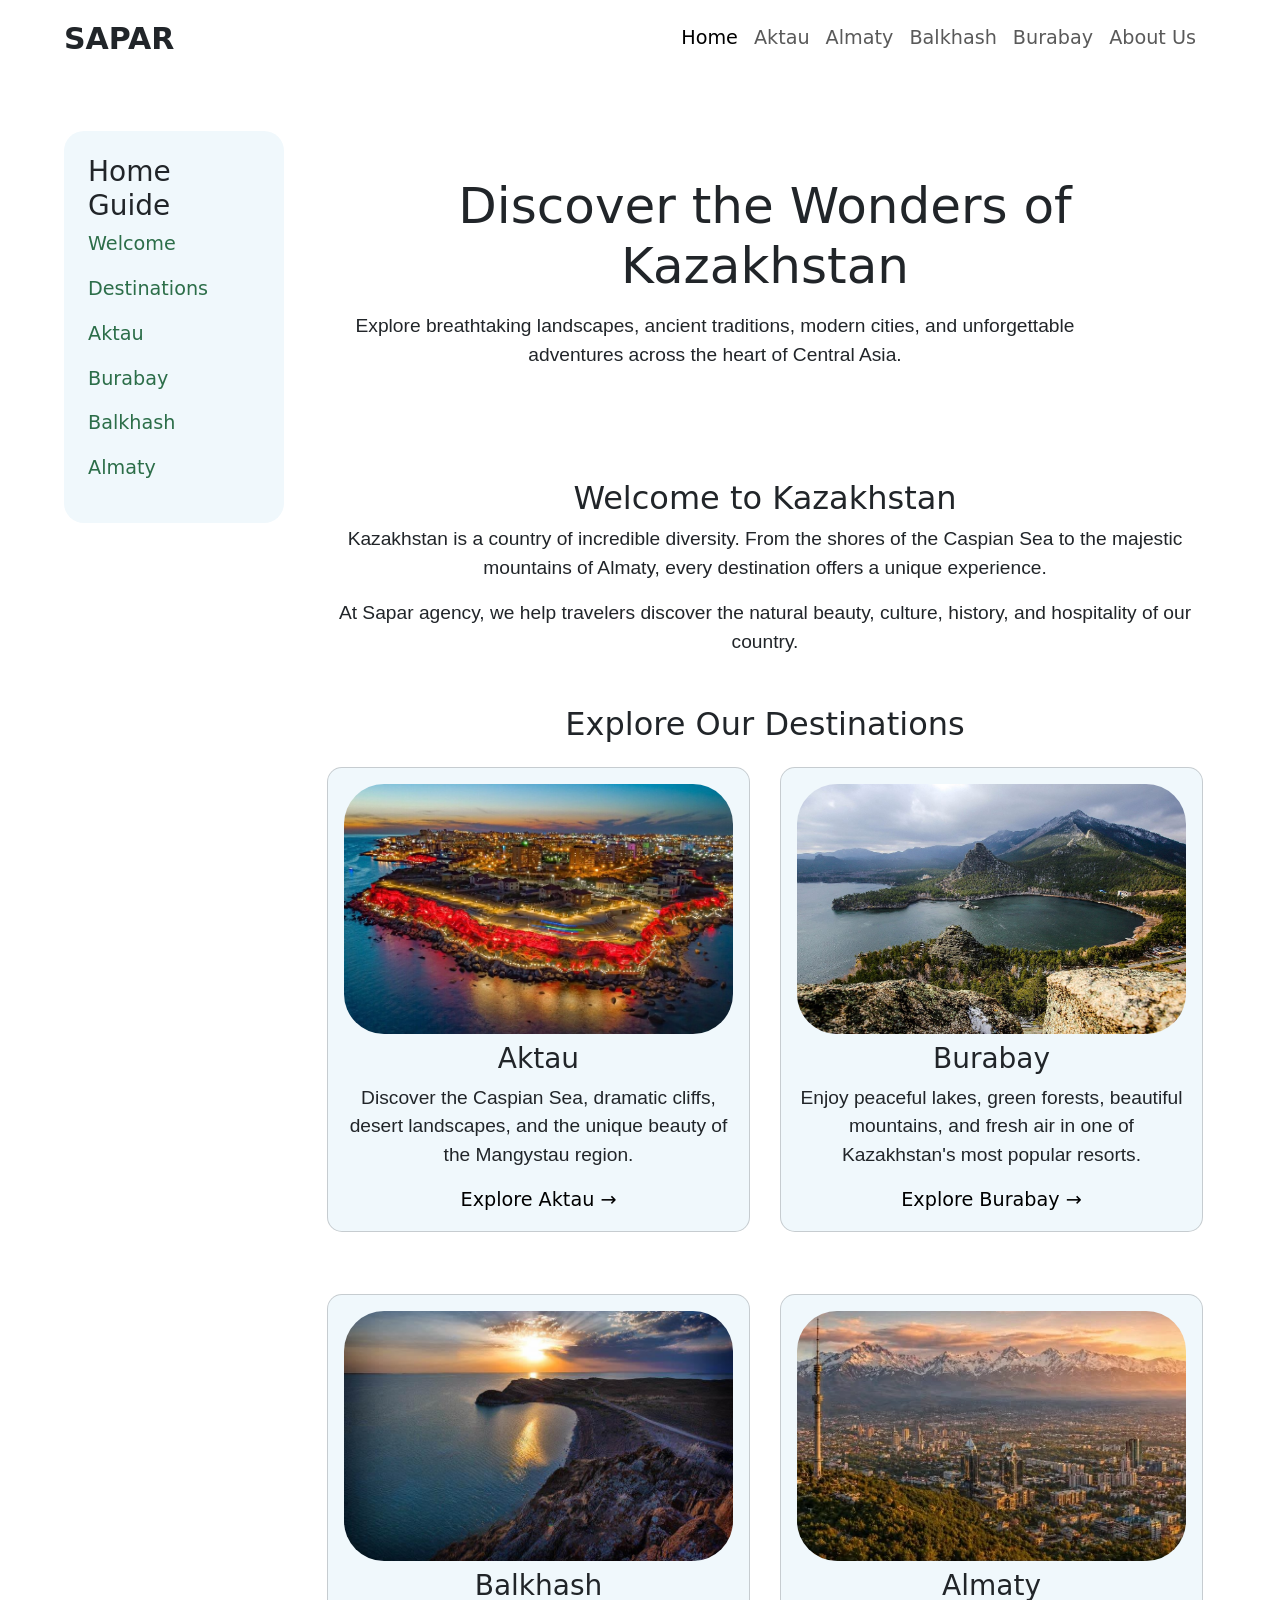
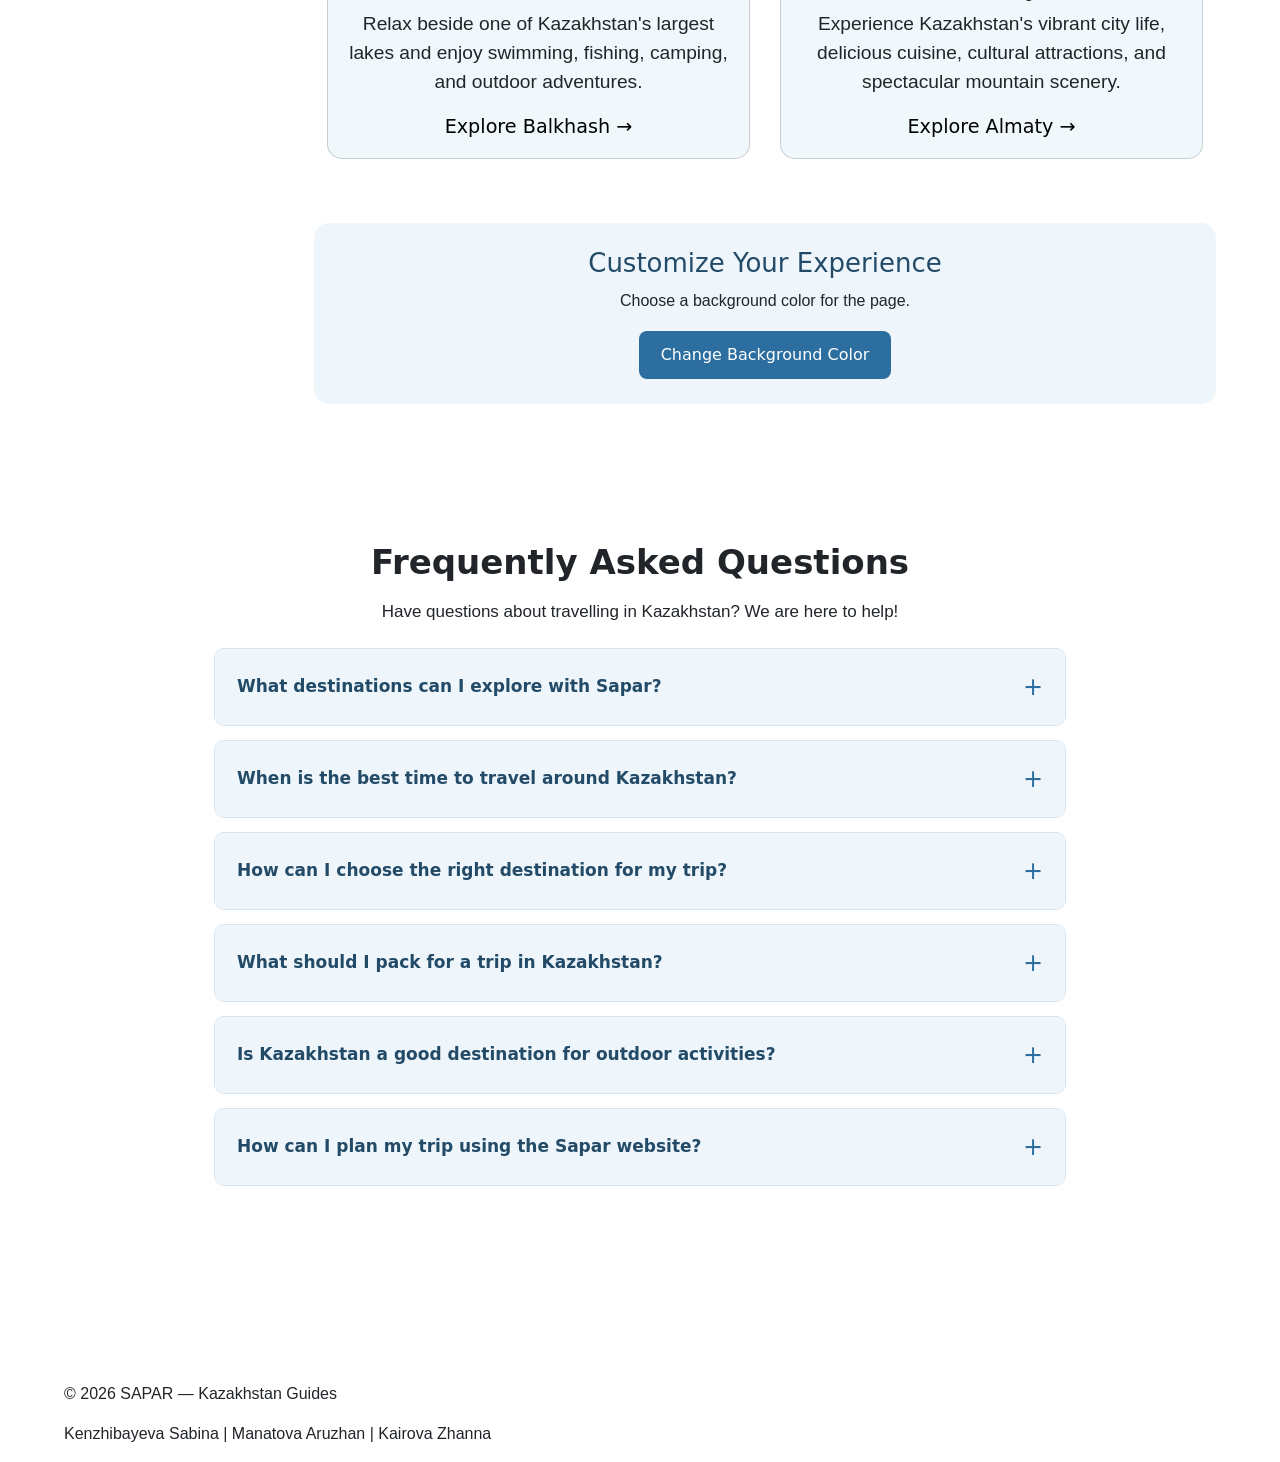
==== index.html @ 939c4375 "Add FAQ accordion and background color switcher" ====
<!DOCTYPE html>
<html lang="en">
<head>
    <meta charset="UTF-8">
    <meta name="viewport" content="width=device-width, initial-scale=1.0">
    <link href="https://cdn.jsdelivr.net/npm/bootstrap@5.3.3/dist/css/bootstrap.min.css" rel="stylesheet">
    <title>Sapar</title>
    <style>
        /* Main styles for the whole website */
     
body {
    max-width: 1200px;
    font-size: larger;
    display: grid;
    grid-template-columns: 220px minmax(0, 1fr);
    grid-template-rows: auto 1fr auto auto;
    grid-template-areas:
        "header header"
        "sidebar main"
        "faq faq"
        "footer footer";
    gap: 30px;
}

        p{
            font-family: 'Lucida Sans', 'Lucida Sans Regular', 'Lucida Grande', 'Lucida Sans Unicode', Geneva, Verdana, sans-serif;
        }

        #main-header {
    grid-area: header;

    display: flex;
    align-items: center;
    justify-content: space-between;
}

.sidebar {
    grid-area: sidebar;

    background-color: #F0F8FC;
    border-radius: 20px;

    height: fit-content;
}

.sidebar a {
    display: block;

    text-decoration: none;
    color: #2c6e49;
}

.sidebar a:hover {
    color: #e76f51;
}
.logo {
    font-size: 30px;
    font-weight: bold;
}

main {
    grid-area: main;
}

.hero {
    height: 300px;
    display: flex;
    justify-content: center;
    align-items: center;
    text-align: center;
}

.hero-content {
    width: 100%;
    max-width: 900px;
}

.hero-content h2 {
    font-size: 50px;
}

.hero-content p {
    max-width: 800px;
}

.section p {
    text-align: center;
}

.section {
    text-align: center;
}

.section .container {
    max-width: 900px;
}


.card-container {
    display: grid;
    grid-template-columns: 1fr 1fr;
    gap: 30px;
}

.card {
    border-radius: 15px;
    background-color: #F0F8FC;
}

.card img {
    width: 100%;
    height: 250px;
    object-fit: cover;
    border-radius: 40px;
}


.card a {
    color: black;
    text-decoration: none;
}

.card a:hover {
    text-decoration: underline;
}


.color-switcher {
    text-align: center;
    padding: 25px 20px;
    margin: 20px 0;
    background: #eef6fc;
    border-radius: 15px;
}

.color-switcher h2 {
    color: #234b68;
    font-size: 26px;
    margin-bottom: 10px;
}

.color-switcher p {
    font-size: 16px;
    margin-bottom: 18px;
}

#changeColorBtn {
    background: #2c6e9f;
    color: white;
    border: none;
    border-radius: 8px;
    padding: 12px 22px;
    font-size: 16px;
    cursor: pointer;
    transition: background 0.2s ease;
}

#changeColorBtn:hover {
    background: #234b68;
}


.faq-section {
    grid-area: faq;
    display: block;
    width: 100%;
    max-width: 900px;
    justify-self: center;
    margin: 30px 0;
    padding: 40px 24px;
    box-sizing: border-box;
}

.faq-section h2 {
    font-size: 34px;
    font-weight: 700;
    text-align: center;
    margin-bottom: 12px;
}

.faq-section > p {
    text-align: center;
    font-size: 17px;
    margin-bottom: 30px;
}

.faq-item {
    width: 100%;
    margin-bottom: 14px;
    border: 1px solid #d6e4f0;
    border-radius: 10px;
    overflow: hidden;
    background: #ffffff;
}

.faq-question {
    width: 100%;
    padding: 20px 22px;
    border: none;
    background: #eef6fc;
    color: #234b68;
    font-family: inherit;
    font-size: 17px;
    font-weight: 600;
    text-align: left;
    display: flex;
    align-items: center;
    justify-content: space-between;
    gap: 16px;
    cursor: pointer;
    box-sizing: border-box;
    transition: background 0.2s ease;
}

.faq-question:hover,
.faq-item.active .faq-question {
    background: #dcecf8;
}

.faq-icon {
    flex-shrink: 0;
    font-size: 24px;
    font-weight: 400;
    color: #2c6e9f;
}

.faq-answer {
    max-height: 0;
    overflow: hidden;
    width: 100%;
    box-sizing: border-box;
    transition: max-height 0.35s ease;
}

.faq-answer p {
    padding: 18px 22px;
    margin: 0;
    font-size: 16px;
    line-height: 1.8;
    color: #505a65;
    background: #ffffff;
}

.faq-question:focus-visible {
    outline: 3px solid #438ac0;
    outline-offset: -3px;
}


footer {
    grid-area: footer;
    display: block;
    width: 100%;
    padding: 20px 0;
    margin-top: 30px;
    box-sizing: border-box;
}

footer p {
    margin: 0 0 16px;
    font-size: 16px;
    text-align: left;
}

footer p:last-child {
    margin-bottom: 0;
}


@media (max-width: 600px) {
    footer {
        flex-direction: column;
        align-items: flex-start;
    }
}

@media (max-width: 600px) {
    .faq-section {
        padding: 25px 12px;
    }

    .faq-section h2 {
        font-size: 27px;
    }

    .faq-section > p {
        font-size: 15px;
    }

    .faq-question {
        padding: 16px;
        font-size: 15px;
    }

    .faq-answer p {
        padding: 15px 16px;
    }
}


@media (max-width: 600px) {
    body {
        display: block;
        padding: 0 20px;
    }

    #main-header {
        flex-direction: column;
        align-items: flex-start;
    }

    .sidebar {
        margin-bottom: 30px;
    }

    .hero {
        height: auto;
        min-height: 300px;
    }

    .hero-content h2 {
        font-size: 40px;
    }

    .hero-content p {
        font-size: 16px;
    }

    .section .container {
        max-width: 100%;
    }

    .card-container {
        grid-template-columns: 1fr;
        gap: 20px;
    }

    .card img {
        height: 220px;
    }

    footer {
        margin-top: 50px;
    }
}
</style>
</head>
<body class="mx-auto px-4">
    <header id="main-header" class="py-3 mb-lg-4">
    <div class="logo">SAPAR</div>

    <nav class="navbar navbar-expand-lg navbar-light p-0">
        <div class="container-fluid">

            <button class="navbar-toggler" type="button"
                    data-bs-toggle="collapse"
                    data-bs-target="#navbarNav"
                    aria-controls="navbarNav"
                    aria-expanded="false"
                    aria-label="Toggle navigation">
                <span class="navbar-toggler-icon"></span>
            </button>

            <div class="collapse navbar-collapse" id="navbarNav">
                <ul class="navbar-nav">

                    <li class="nav-item">
                        <a class="nav-link active" href="index.html">Home</a>
                    </li>

                    <li class="nav-item">
                        <a class="nav-link" href="aktau.html">Aktau</a>
                    </li>

                    <li class="nav-item">
                        <a class="nav-link" href="almaty.html">Almaty</a>
                    </li>

                    <li class="nav-item">
                        <a class="nav-link" href="balkhash.html">Balkhash</a>
                    </li>

                    <li class="nav-item">
                        <a class="nav-link" href="burabay.html">Burabay</a>
                    </li>

                    <li class="nav-item">
                        <a class="nav-link" href="about.html">About Us</a>
                    </li>

                </ul>
            </div>
        </div>
    </nav>
</header>
<aside class="sidebar p-3 p-sm-4">
    <h3>Home Guide</h3>
<a href="#welcome" class="mb-3">Welcome</a>
<a href="#destinations" class="mb-3">Destinations</a>
<a href="#aktau" class="mb-3">Aktau</a>
<a href="#burabay" class="mb-3">Burabay</a>
<a href="#balkhash" class="mb-3">Balkhash</a>
<a href="#almaty" class="mb-3">Almaty</a>
</aside>
    <!-- Hero Section -->
     <main>
       <section class="hero mb-5 mb-lg-5">
            <div class="hero-content">
                <h2 class="mb-3">Discover the Wonders of Kazakhstan</h2>
                <p> Explore breathtaking landscapes, ancient traditions, modern cities, and unforgettable adventures across the heart of Central Asia. </p>
            </div>
        </section>
        <!-- Introduction --> 
        <section class="section mb-5 mb-lg-5" id="welcome">
             <div class="container">
                 <h2>Welcome to Kazakhstan</h2> 
                 <p class="mb-3"> Kazakhstan is a country of incredible diversity. From the shores of the Caspian Sea to the majestic mountains of Almaty, every destination offers a unique experience. </p> 
                 <p> At Sapar agency, we help travelers discover the natural beauty, culture, history, and hospitality of our country. </p> 
            </div> 
        </section>
        <!-- Popular Destinations --> 
        <section class="section destinations mb-5" id="destinations">
            <div class="container">
                 <h2>Explore Our Destinations</h2>
                 <div class="card-container">
                     <!-- Aktau Card -->
                     <article class="card p-3 my-3" id="aktau">
                         <img src="imagesaktau/city.jpg" alt="Beautiful coastline and landscape of Aktau">
                         <div class="card-content pt-2">
                            <h3 class="mb-2">Aktau</h3>
                             <p> Discover the Caspian Sea, dramatic cliffs, desert landscapes, and the unique beauty of the Mangystau region. </p> 
                             <a href="aktau.html">Explore Aktau →</a>
                         </div> 
                      </article>
                      <!-- Burabay Card -->
                      <article class="card p-3 my-3" id="burabay">
                         <img src="imagesburabay/147.jpg" alt="Lakes and forests in Burabay">
                         <div class="card-content pt-2">
                            <h3>Burabay</h3>
                             <p> Enjoy peaceful lakes, green forests, beautiful mountains, and fresh air in one of Kazakhstan's most popular resorts. </p> 
                             <a href="burabay.html">Explore Burabay →</a>
                         </div> 
                      </article>
                       <!-- Balkhash Card -->
                      <article class="card p-3 my-3" id="balkhash">
                         <img src="images/balkhash.jpg" alt="Lake Balkhash surrounded by natural landscapes">
                         <div class="card-content pt-2">
                            <h3>Balkhash</h3>
                             <p> Relax beside one of Kazakhstan's largest lakes and enjoy swimming, fishing, camping, and outdoor adventures. </p> 
                             <a href="balkhash.html">Explore Balkhash →</a>
                         </div> 
                      </article>
                      <!-- Almaty Card -->
                      <article class="card p-3 my-3" id="almaty">
                         <img src="images/almaty.jpg" alt="Mountain landscape near Almaty">
                         <div class="card-content pt-2"> 
                            <h3>Almaty</h3>
                             <p> Experience Kazakhstan's vibrant city life, delicious cuisine, cultural attractions, and spectacular mountain scenery. </p> 
                             <a href="almaty.html">Explore Almaty →</a>
                         </div> 
                      </article>
                      </div>
            </div>
        </section>
        <section class="color-switcher">
    <h2>Customize Your Experience</h2>
    <p>Choose a background color for the page.</p>
    <button id="changeColorBtn" type="button">
        Change Background Color
    </button>
</section>

     </main>




<section class="faq-section my-5">
    <h2 class="text-center mb-3">Frequently Asked Questions</h2>
    <p class="text-center mb-4">
        Have questions about travelling in Kazakhstan? We are here to help!
    </p>

    
<div class="faq-item">
    <button class="faq-question" aria-expanded="false">
        What destinations can I explore with Sapar?
        <span class="faq-icon">+</span>
    </button>
    <div class="faq-answer">
        <p>Sapar helps you discover beautiful destinations in Kazakhstan,
        including Almaty, Astana, Aktau, Burabay, and Lake Balkhash.
        Each destination offers unique attractions and experiences.</p>
    </div>
</div>

<div class="faq-item">
    <button class="faq-question" aria-expanded="false">
        When is the best time to travel around Kazakhstan?
        <span class="faq-icon">+</span>
    </button>
    <div class="faq-answer">
        <p>The best time depends on your destination and activities.
        Spring and autumn are great for sightseeing, summer is ideal
        for lakes and outdoor adventures, and winter is perfect for
        enjoying snowy mountain resorts.</p>
    </div>
</div>

<div class="faq-item">
    <button class="faq-question" aria-expanded="false">
        How can I choose the right destination for my trip?
        <span class="faq-icon">+</span>
    </button>
    <div class="faq-answer">
        <p>Think about the type of experience you want. Choose Almaty
        for mountain adventures, Aktau for the Caspian Sea and unique
        landscapes, Burabay for forests and lakes, or Balkhash for
        a relaxing lakeside getaway.</p>
    </div>
</div>

<div class="faq-item">
    <button class="faq-question" aria-expanded="false">
        What should I pack for a trip in Kazakhstan?
        <span class="faq-icon">+</span>
    </button>
    <div class="faq-answer">
        <p>Pack comfortable walking shoes, weather-appropriate clothing,
        personal essentials, and sun protection. If you plan to visit
        the mountains, bring extra warm layers.</p>
    </div>
</div>

<div class="faq-item">
    <button class="faq-question" aria-expanded="false">
        Is Kazakhstan a good destination for outdoor activities?
        <span class="faq-icon">+</span>
    </button>
    <div class="faq-answer">
        <p>Yes! You can enjoy hiking, skiing, swimming, camping,
        and sightseeing. Available activities depend on the destination
        and season.</p>
    </div>
</div>

<div class="faq-item">
    <button class="faq-question" aria-expanded="false">
        How can I plan my trip using the Sapar website?
        <span class="faq-icon">+</span>
    </button>
    <div class="faq-answer">
        <p>Explore the destination pages to learn about different places,
        discover attractions, and choose the locations you want to visit.
        Then plan your route, transportation, and accommodation
        according to your preferences.</p>
    </div>
</div>
</section>


     <footer class="mt-5 py-3">
        <p>©️ 2026 SAPAR — Kazakhstan Guides</p>
        <p>
            Kenzhibayeva Sabina | Manatova Aruzhan | Kairova Zhanna 

        </p>
        
    </footer>
    <script src="https://cdn.jsdelivr.net/npm/bootstrap@5.3.3/dist/js/bootstrap.bundle.min.js"></script>
<script src="accordion.js" defer></script>
<script src="background-color.js" defer></script>
</body>
</html>
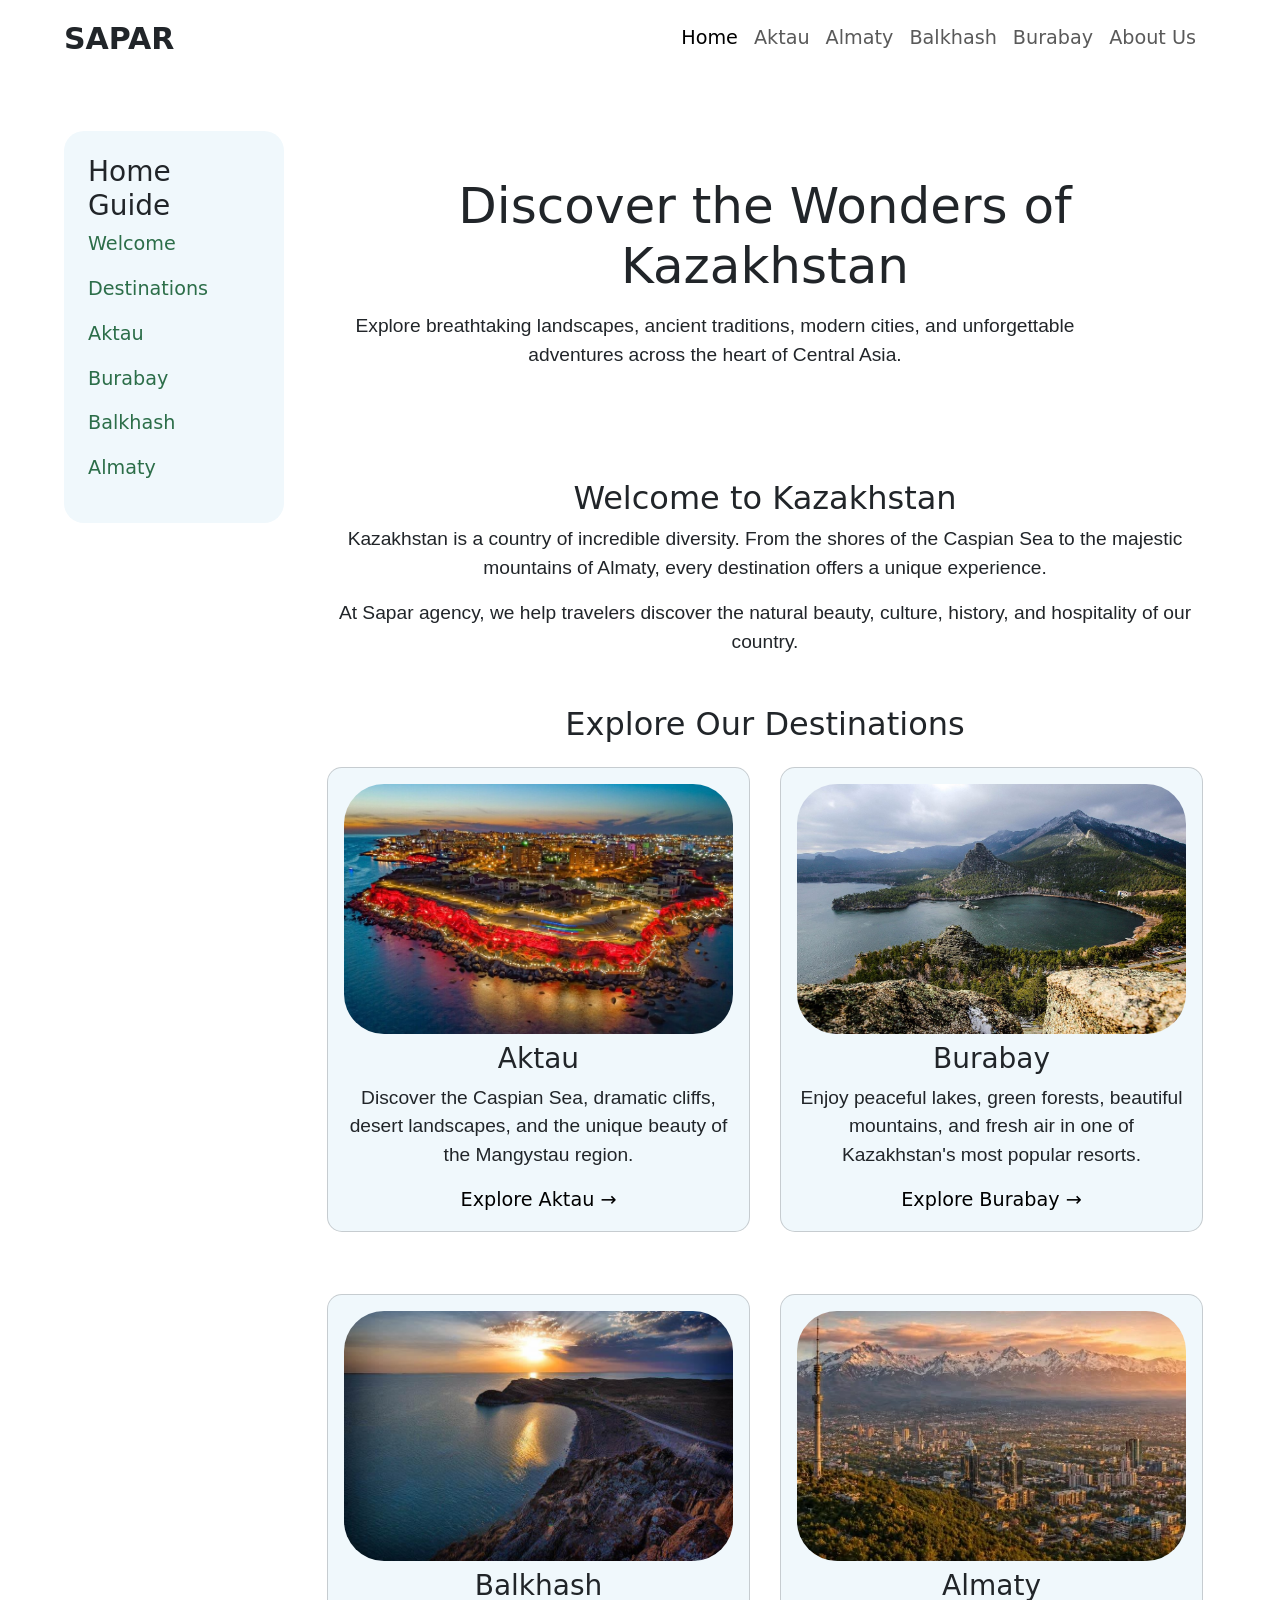
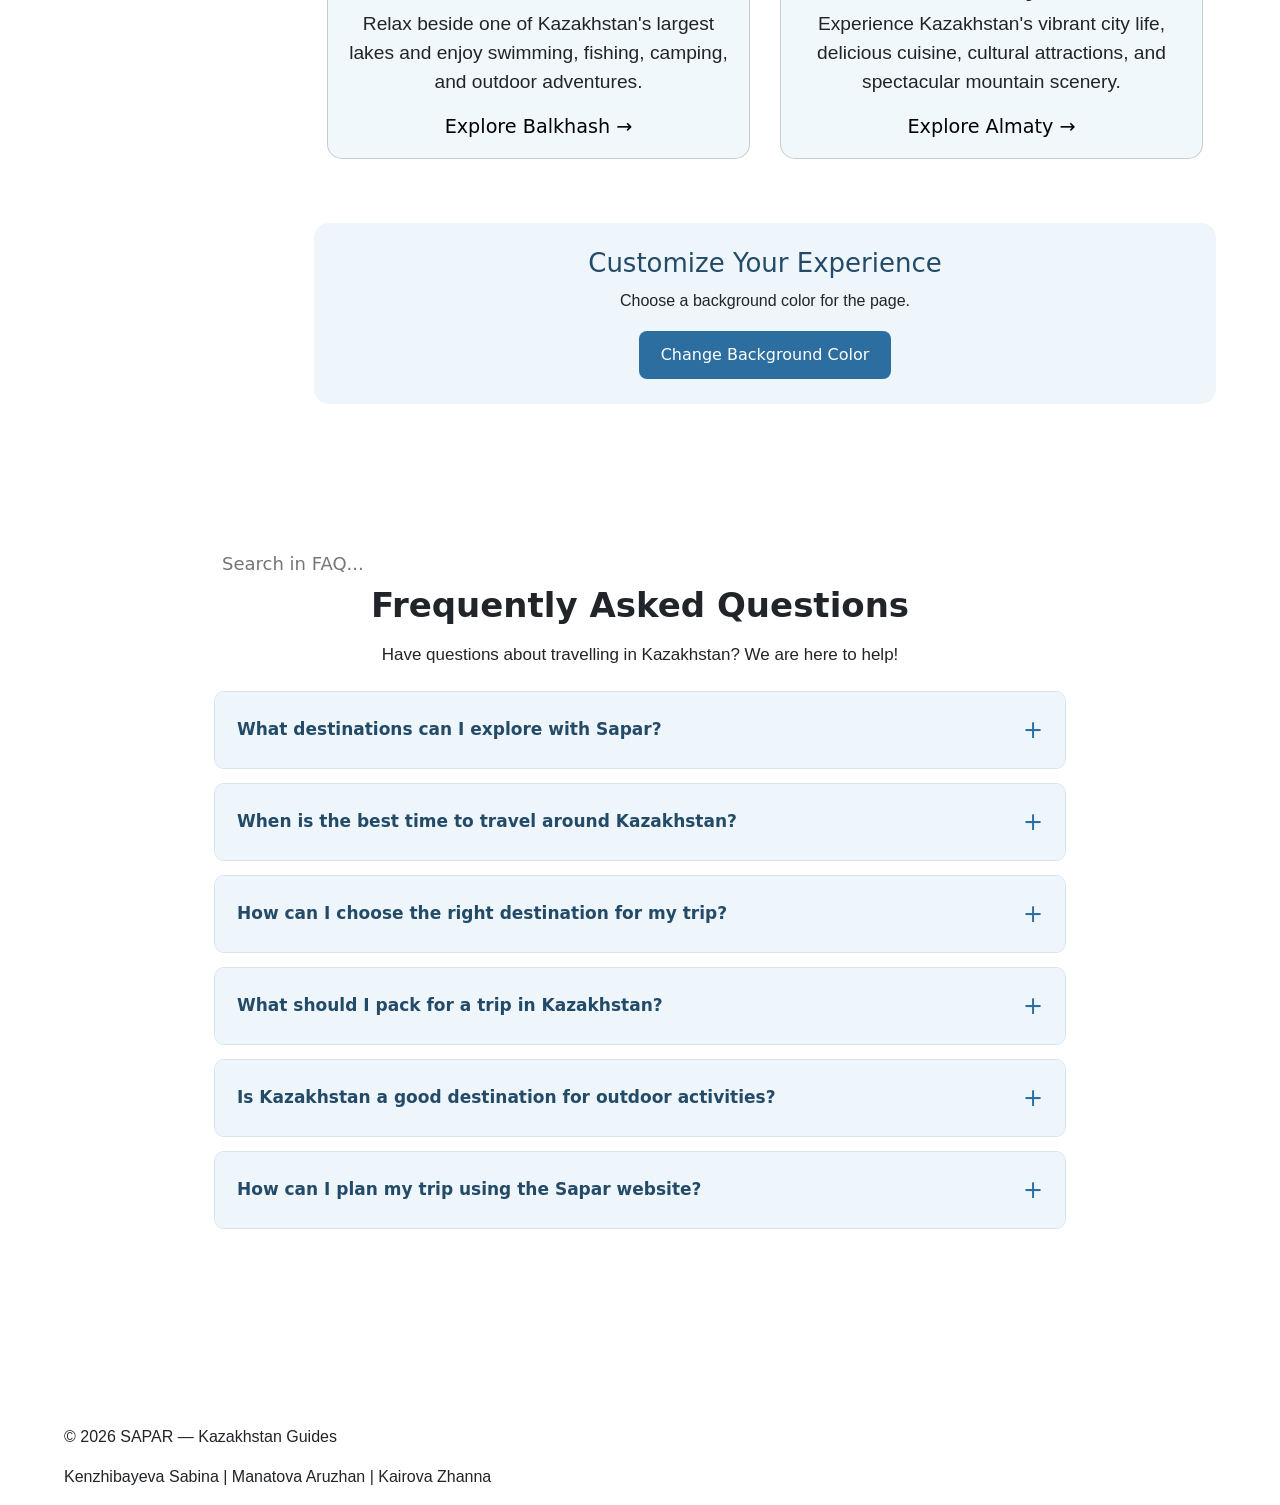
==== commit d5b61b6c: "Add jQuery assignment tasks" ====
--- a/index.html
+++ b/index.html
@@ -4,348 +4,12 @@
     <meta charset="UTF-8">
     <meta name="viewport" content="width=device-width, initial-scale=1.0">
     <link href="https://cdn.jsdelivr.net/npm/bootstrap@5.3.3/dist/css/bootstrap.min.css" rel="stylesheet">
+    <link rel="stylesheet" href="css/index.css">
+    <script src="https://code.jquery.com/jquery-3.7.1.min.js"></script>
     <title>Sapar</title>
-    <style>
-        /* Main styles for the whole website */
-     
-body {
-    max-width: 1200px;
-    font-size: larger;
-    display: grid;
-    grid-template-columns: 220px minmax(0, 1fr);
-    grid-template-rows: auto 1fr auto auto;
-    grid-template-areas:
-        "header header"
-        "sidebar main"
-        "faq faq"
-        "footer footer";
-    gap: 30px;
-}
-
-        p{
-            font-family: 'Lucida Sans', 'Lucida Sans Regular', 'Lucida Grande', 'Lucida Sans Unicode', Geneva, Verdana, sans-serif;
-        }
-
-        #main-header {
-    grid-area: header;
-
-    display: flex;
-    align-items: center;
-    justify-content: space-between;
-}
-
-.sidebar {
-    grid-area: sidebar;
-
-    background-color: #F0F8FC;
-    border-radius: 20px;
-
-    height: fit-content;
-}
-
-.sidebar a {
-    display: block;
-
-    text-decoration: none;
-    color: #2c6e49;
-}
-
-.sidebar a:hover {
-    color: #e76f51;
-}
-.logo {
-    font-size: 30px;
-    font-weight: bold;
-}
-
-main {
-    grid-area: main;
-}
-
-.hero {
-    height: 300px;
-    display: flex;
-    justify-content: center;
-    align-items: center;
-    text-align: center;
-}
-
-.hero-content {
-    width: 100%;
-    max-width: 900px;
-}
-
-.hero-content h2 {
-    font-size: 50px;
-}
-
-.hero-content p {
-    max-width: 800px;
-}
-
-.section p {
-    text-align: center;
-}
-
-.section {
-    text-align: center;
-}
-
-.section .container {
-    max-width: 900px;
-}
-
-
-.card-container {
-    display: grid;
-    grid-template-columns: 1fr 1fr;
-    gap: 30px;
-}
-
-.card {
-    border-radius: 15px;
-    background-color: #F0F8FC;
-}
-
-.card img {
-    width: 100%;
-    height: 250px;
-    object-fit: cover;
-    border-radius: 40px;
-}
-
-
-.card a {
-    color: black;
-    text-decoration: none;
-}
-
-.card a:hover {
-    text-decoration: underline;
-}
-
-
-.color-switcher {
-    text-align: center;
-    padding: 25px 20px;
-    margin: 20px 0;
-    background: #eef6fc;
-    border-radius: 15px;
-}
-
-.color-switcher h2 {
-    color: #234b68;
-    font-size: 26px;
-    margin-bottom: 10px;
-}
-
-.color-switcher p {
-    font-size: 16px;
-    margin-bottom: 18px;
-}
-
-#changeColorBtn {
-    background: #2c6e9f;
-    color: white;
-    border: none;
-    border-radius: 8px;
-    padding: 12px 22px;
-    font-size: 16px;
-    cursor: pointer;
-    transition: background 0.2s ease;
-}
-
-#changeColorBtn:hover {
-    background: #234b68;
-}
-
-
-.faq-section {
-    grid-area: faq;
-    display: block;
-    width: 100%;
-    max-width: 900px;
-    justify-self: center;
-    margin: 30px 0;
-    padding: 40px 24px;
-    box-sizing: border-box;
-}
-
-.faq-section h2 {
-    font-size: 34px;
-    font-weight: 700;
-    text-align: center;
-    margin-bottom: 12px;
-}
-
-.faq-section > p {
-    text-align: center;
-    font-size: 17px;
-    margin-bottom: 30px;
-}
-
-.faq-item {
-    width: 100%;
-    margin-bottom: 14px;
-    border: 1px solid #d6e4f0;
-    border-radius: 10px;
-    overflow: hidden;
-    background: #ffffff;
-}
-
-.faq-question {
-    width: 100%;
-    padding: 20px 22px;
-    border: none;
-    background: #eef6fc;
-    color: #234b68;
-    font-family: inherit;
-    font-size: 17px;
-    font-weight: 600;
-    text-align: left;
-    display: flex;
-    align-items: center;
-    justify-content: space-between;
-    gap: 16px;
-    cursor: pointer;
-    box-sizing: border-box;
-    transition: background 0.2s ease;
-}
-
-.faq-question:hover,
-.faq-item.active .faq-question {
-    background: #dcecf8;
-}
-
-.faq-icon {
-    flex-shrink: 0;
-    font-size: 24px;
-    font-weight: 400;
-    color: #2c6e9f;
-}
-
-.faq-answer {
-    max-height: 0;
-    overflow: hidden;
-    width: 100%;
-    box-sizing: border-box;
-    transition: max-height 0.35s ease;
-}
-
-.faq-answer p {
-    padding: 18px 22px;
-    margin: 0;
-    font-size: 16px;
-    line-height: 1.8;
-    color: #505a65;
-    background: #ffffff;
-}
-
-.faq-question:focus-visible {
-    outline: 3px solid #438ac0;
-    outline-offset: -3px;
-}
-
-
-footer {
-    grid-area: footer;
-    display: block;
-    width: 100%;
-    padding: 20px 0;
-    margin-top: 30px;
-    box-sizing: border-box;
-}
-
-footer p {
-    margin: 0 0 16px;
-    font-size: 16px;
-    text-align: left;
-}
-
-footer p:last-child {
-    margin-bottom: 0;
-}
-
-
-@media (max-width: 600px) {
-    footer {
-        flex-direction: column;
-        align-items: flex-start;
-    }
-}
-
-@media (max-width: 600px) {
-    .faq-section {
-        padding: 25px 12px;
-    }
-
-    .faq-section h2 {
-        font-size: 27px;
-    }
-
-    .faq-section > p {
-        font-size: 15px;
-    }
-
-    .faq-question {
-        padding: 16px;
-        font-size: 15px;
-    }
-
-    .faq-answer p {
-        padding: 15px 16px;
-    }
-}
-
-
-@media (max-width: 600px) {
-    body {
-        display: block;
-        padding: 0 20px;
-    }
-
-    #main-header {
-        flex-direction: column;
-        align-items: flex-start;
-    }
-
-    .sidebar {
-        margin-bottom: 30px;
-    }
-
-    .hero {
-        height: auto;
-        min-height: 300px;
-    }
-
-    .hero-content h2 {
-        font-size: 40px;
-    }
-
-    .hero-content p {
-        font-size: 16px;
-    }
-
-    .section .container {
-        max-width: 100%;
-    }
-
-    .card-container {
-        grid-template-columns: 1fr;
-        gap: 20px;
-    }
-
-    .card img {
-        height: 220px;
-    }
-
-    footer {
-        margin-top: 50px;
-    }
-}
-</style>
 </head>
 <body class="mx-auto px-4">
+    <div id="scroll-progress"></div>
     <header id="main-header" class="py-3 mb-lg-4">
     <div class="logo">SAPAR</div>
 
@@ -476,6 +140,13 @@
 
 
 <section class="faq-section my-5">
+    <div class="faq-search">
+    <input
+        type="text"
+        id="faq-search"
+        placeholder="Search in FAQ..."
+    >
+</div>
     <h2 class="text-center mb-3">Frequently Asked Questions</h2>
     <p class="text-center mb-4">
         Have questions about travelling in Kazakhstan? We are here to help!
--- a/css/index.css
+++ b/css/index.css
@@ -0,0 +1,385 @@
+ 
+body {
+    max-width: 1200px;
+    font-size: larger;
+    display: grid;
+    grid-template-columns: 220px minmax(0, 1fr);
+    grid-template-rows: auto 1fr auto auto;
+    grid-template-areas:
+        "header header"
+        "sidebar main"
+        "faq faq"
+        "footer footer";
+    gap: 30px;
+}
+
+p {
+    font-family: 'Lucida Sans', 'Lucida Sans Regular', 'Lucida Grande',
+        'Lucida Sans Unicode', Geneva, Verdana, sans-serif;
+}
+
+#main-header {
+    grid-area: header;
+    display: flex;
+    align-items: center;
+    justify-content: space-between;
+}
+
+.sidebar {
+    grid-area: sidebar;
+    background-color: #F0F8FC;
+    border-radius: 20px;
+    height: fit-content;
+}
+
+.sidebar a {
+    display: block;
+    text-decoration: none;
+    color: #2c6e49;
+}
+
+.sidebar a:hover {
+    color: #e76f51;
+}
+
+.logo {
+    font-size: 30px;
+    font-weight: bold;
+}
+
+main {
+    grid-area: main;
+}
+
+.hero {
+    height: 300px;
+    display: flex;
+    justify-content: center;
+    align-items: center;
+    text-align: center;
+}
+
+.hero-content {
+    width: 100%;
+    max-width: 900px;
+}
+
+.hero-content h2 {
+    font-size: 50px;
+}
+
+.hero-content p {
+    max-width: 800px;
+}
+
+.section p {
+    text-align: center;
+}
+
+.section {
+    text-align: center;
+}
+
+.section .container {
+    max-width: 900px;
+}
+
+.card-container {
+    display: grid;
+    grid-template-columns: 1fr 1fr;
+    gap: 30px;
+}
+
+.card {
+    border-radius: 15px;
+    background-color: #F0F8FC;
+}
+
+.card img {
+    width: 100%;
+    height: 250px;
+    object-fit: cover;
+    border-radius: 40px;
+}
+
+.card a {
+    color: black;
+    text-decoration: none;
+}
+
+.card a:hover {
+    text-decoration: underline;
+}
+
+.color-switcher {
+    text-align: center;
+    padding: 25px 20px;
+    margin: 20px 0;
+    background: #eef6fc;
+    border-radius: 15px;
+}
+
+.color-switcher h2 {
+    color: #234b68;
+    font-size: 26px;
+    margin-bottom: 10px;
+}
+
+.color-switcher p {
+    font-size: 16px;
+    margin-bottom: 18px;
+}
+
+#changeColorBtn {
+    background: #2c6e9f;
+    color: white;
+    border: none;
+    border-radius: 8px;
+    padding: 12px 22px;
+    font-size: 16px;
+    cursor: pointer;
+    transition: background 0.2s ease;
+}
+
+#changeColorBtn:hover {
+    background: #234b68;
+}
+
+.faq-section {
+    grid-area: faq;
+    display: block;
+    width: 100%;
+    max-width: 900px;
+    justify-self: center;
+    margin: 30px 0;
+    padding: 40px 24px;
+    box-sizing: border-box;
+}
+
+.faq-section h2 {
+    font-size: 34px;
+    font-weight: 700;
+    text-align: center;
+    margin-bottom: 12px;
+}
+
+.faq-section > p {
+    text-align: center;
+    font-size: 17px;
+    margin-bottom: 30px;
+}
+
+.faq-search-box {
+    width: 90%;
+    max-width: 700px;
+    margin: 0 auto 30px;
+    text-align: center;
+}
+
+.faq-search-input {
+    display: flex;
+    align-items: center;
+    width: 100%;
+    box-sizing: border-box;
+    padding: 12px 18px;
+    border: 1px solid #ddd;
+    border-radius: 30px;
+    background: #fff;
+}
+
+#faq-search {
+    flex: 1;
+    min-width: 0;
+    border: none;
+    outline: none;
+    padding: 8px;
+    font-size: 18px;
+}
+
+.search-icon {
+    font-size: 22px;
+    margin-right: 10px;
+}
+
+#clear-search {
+    border: none;
+    background: none;
+    font-size: 24px;
+    cursor: pointer;
+}
+
+#search-result-count {
+    margin-top: 10px;
+    color: #777;
+}
+
+.search-highlight {
+    background-color: #dcecf8;
+    color: #234b68;
+    font-weight: 600;
+    border-radius: 4px;
+    padding: 2px 3px;
+}
+
+.faq-item {
+    width: 100%;
+    margin-bottom: 14px;
+    border: 1px solid #d6e4f0;
+    border-radius: 10px;
+    overflow: hidden;
+    background: #ffffff;
+}
+
+.faq-question {
+    width: 100%;
+    padding: 20px 22px;
+    border: none;
+    background: #eef6fc;
+    color: #234b68;
+    font-family: inherit;
+    font-size: 17px;
+    font-weight: 600;
+    text-align: left;
+    display: flex;
+    align-items: center;
+    justify-content: space-between;
+    gap: 16px;
+    cursor: pointer;
+    box-sizing: border-box;
+    transition: background 0.2s ease;
+}
+
+.faq-question:hover,
+.faq-item.active .faq-question {
+    background: #dcecf8;
+}
+
+.faq-icon {
+    flex-shrink: 0;
+    font-size: 24px;
+    font-weight: 400;
+    color: #2c6e9f;
+}
+
+.faq-answer {
+    max-height: 0;
+    overflow: hidden;
+    width: 100%;
+    box-sizing: border-box;
+    transition: max-height 0.35s ease;
+}
+
+.faq-answer p {
+    padding: 18px 22px;
+    margin: 0;
+    font-size: 16px;
+    line-height: 1.8;
+    color: #505a65;
+    background: #ffffff;
+}
+
+.faq-question:focus-visible {
+    outline: 3px solid #438ac0;
+    outline-offset: -3px;
+}
+
+footer {
+    grid-area: footer;
+    display: block;
+    width: 100%;
+    padding: 20px 0;
+    margin-top: 30px;
+    box-sizing: border-box;
+}
+
+footer p {
+    margin: 0 0 16px;
+    font-size: 16px;
+    text-align: left;
+}
+
+footer p:last-child {
+    margin-bottom: 0;
+}
+
+@media (max-width: 600px) {
+    body {
+        display: block;
+        padding: 0 20px;
+    }
+
+    #main-header {
+        flex-direction: column;
+        align-items: flex-start;
+    }
+
+    .sidebar {
+        margin-bottom: 30px;
+    }
+
+    .hero {
+        height: auto;
+        min-height: 300px;
+    }
+
+    .hero-content h2 {
+        font-size: 40px;
+    }
+
+    .hero-content p {
+        font-size: 16px;
+    }
+
+    .section .container {
+        max-width: 100%;
+    }
+
+    .card-container {
+        grid-template-columns: 1fr;
+        gap: 20px;
+    }
+
+    .card img {
+        height: 220px;
+    }
+
+    .faq-section {
+        padding: 25px 12px;
+    }
+
+    .faq-section h2 {
+        font-size: 27px;
+    }
+
+    .faq-section > p {
+        font-size: 15px;
+    }
+
+    .faq-search-box {
+        width: 100%;
+    }
+
+    .faq-question {
+        padding: 16px;
+        font-size: 15px;
+    }
+
+    .faq-answer p {
+        padding: 15px 16px;
+    }
+
+
+    footer {
+        margin-top: 50px;
+    }
+}
+#scroll-progress {
+    position: fixed;
+    top: 0;
+    left: 0;
+    width: 0;
+    height: 6px;
+    background: #2c6e9f;
+    z-index: 9999999;
+    transition: width 0.1s ease;
+}
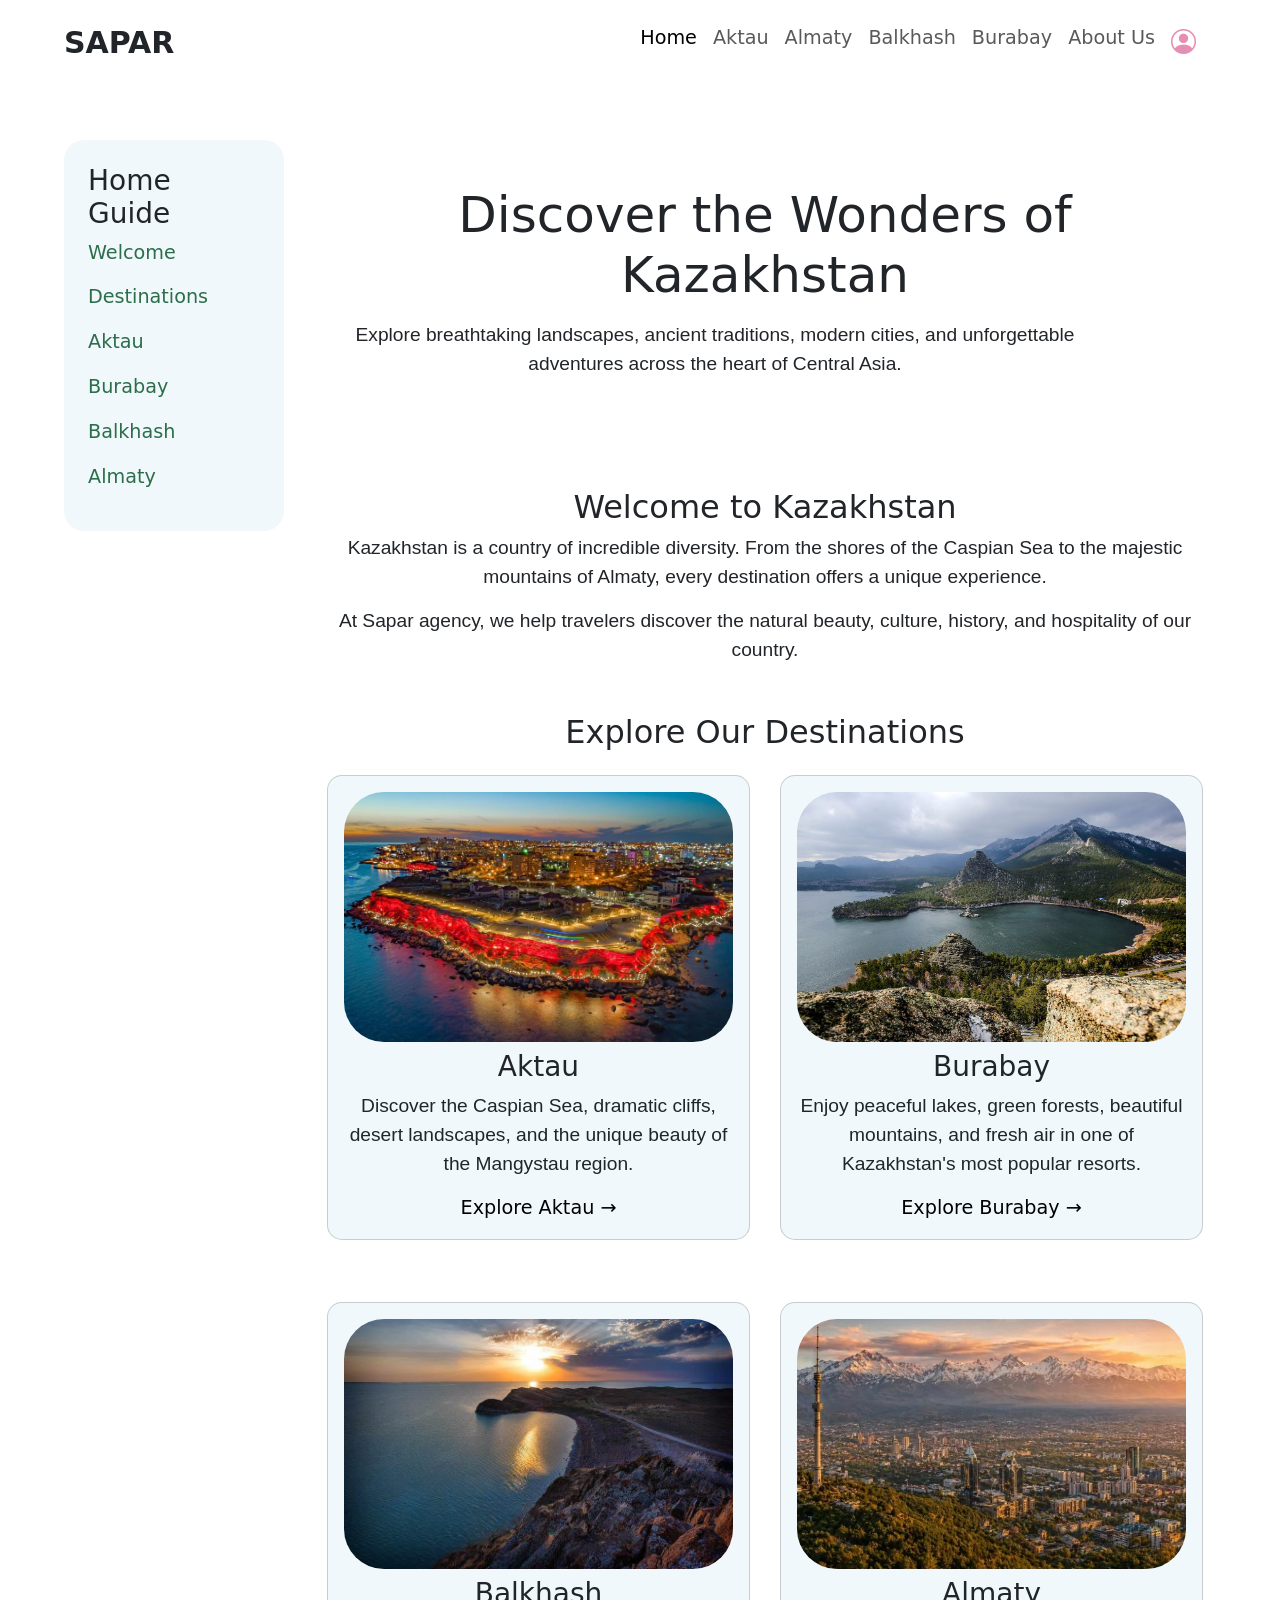
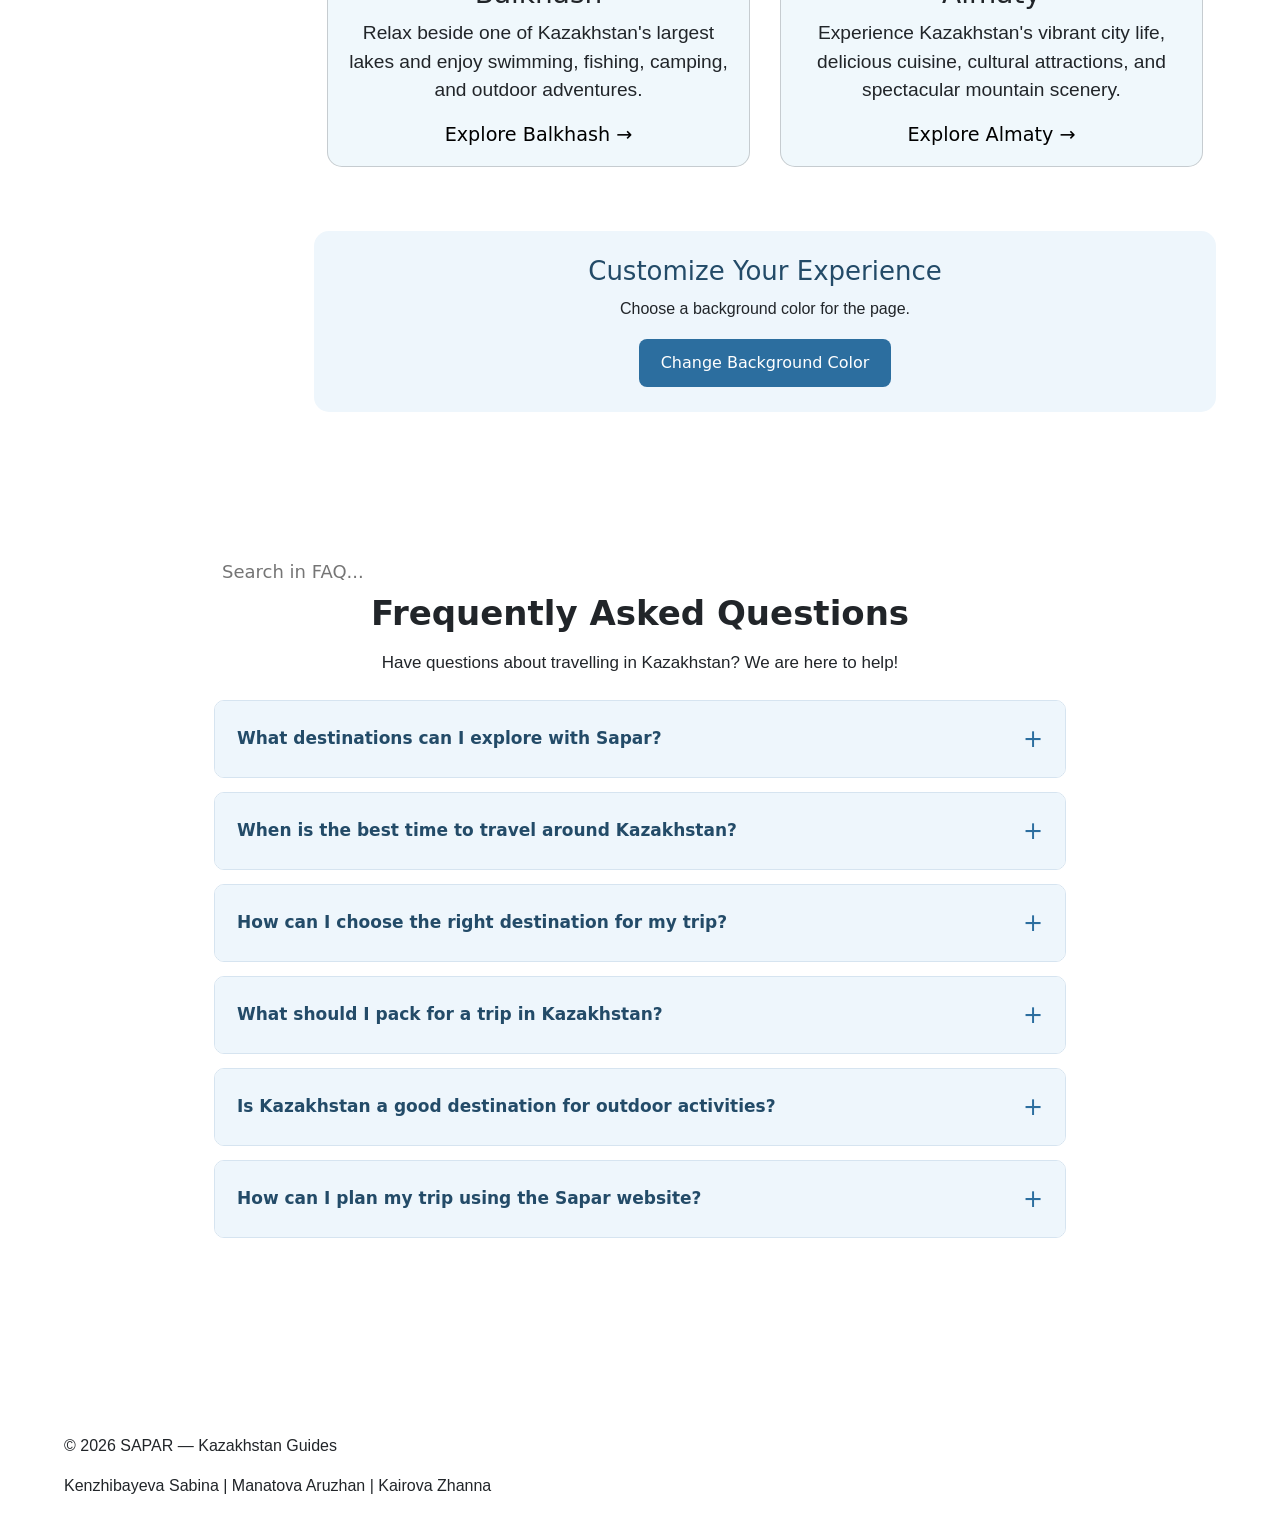
==== commit f49ca2e5: "Add user profile and favorite destinations" ====
--- a/index.html
+++ b/index.html
@@ -4,6 +4,7 @@
     <meta charset="UTF-8">
     <meta name="viewport" content="width=device-width, initial-scale=1.0">
     <link href="https://cdn.jsdelivr.net/npm/bootstrap@5.3.3/dist/css/bootstrap.min.css" rel="stylesheet">
+    <link rel="stylesheet" href="https://cdn.jsdelivr.net/npm/bootstrap-icons@1.11.3/font/bootstrap-icons.min.css">
     <link rel="stylesheet" href="css/index.css">
     <script src="https://code.jquery.com/jquery-3.7.1.min.js"></script>
     <title>Sapar</title>
@@ -51,7 +52,14 @@
                     <li class="nav-item">
                         <a class="nav-link" href="about.html">About Us</a>
                     </li>
-
+<li class="nav-item">
+    <a class="nav-link profile-nav-link"
+       href="profile.html"
+       title="My Profile"
+       aria-label="My Profile">
+        <i class="bi bi-person-circle"></i>
+    </a>
+</li>
                 </ul>
             </div>
         </div>
--- a/css/index.css
+++ b/css/index.css
@@ -382,4 +382,14 @@
     background: #2c6e9f;
     z-index: 9999999;
     transition: width 0.1s ease;
+}
+.profile-nav-link {
+    font-size: 25px;
+    color: #e78fb3 !important;
+    transition: all 0.3s ease;
+}
+
+.profile-nav-link:hover {
+    color: #d45d91 !important;
+    transform: scale(1.15);
 }
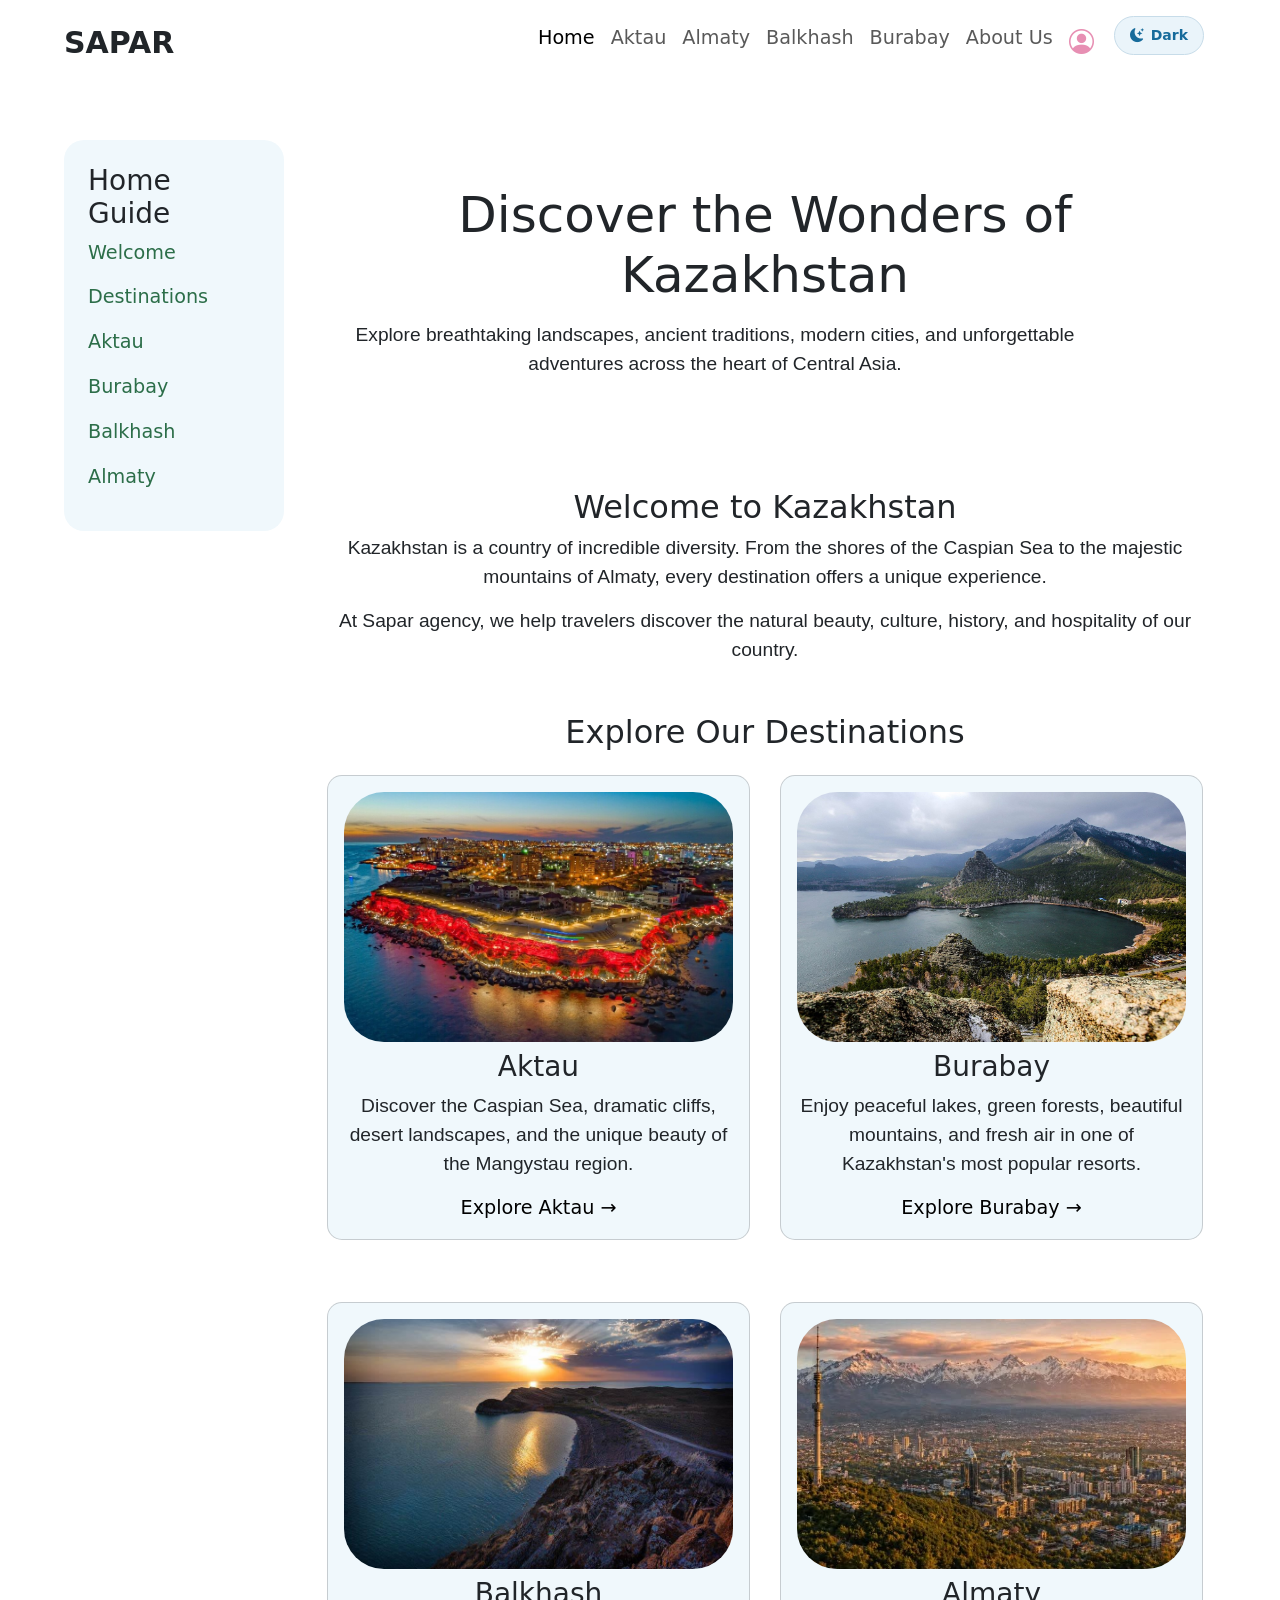
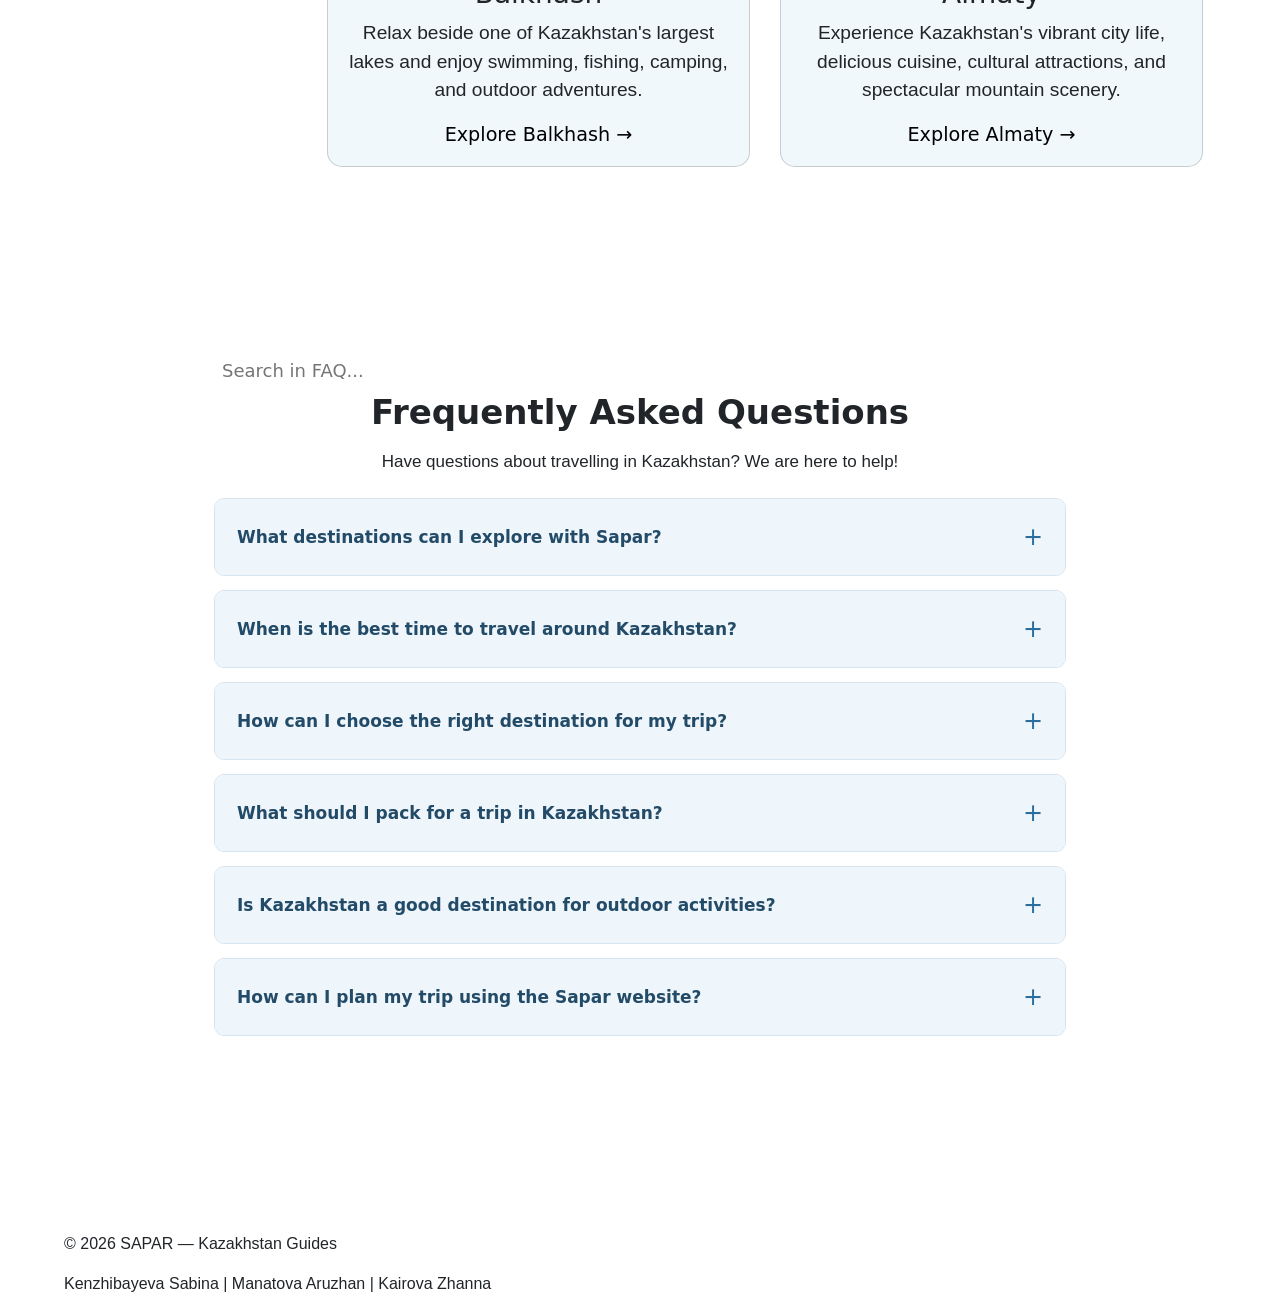
==== commit faab80a8: "Add dark mode and weather API" ====
--- a/index.html
+++ b/index.html
@@ -6,6 +6,7 @@
     <link href="https://cdn.jsdelivr.net/npm/bootstrap@5.3.3/dist/css/bootstrap.min.css" rel="stylesheet">
     <link rel="stylesheet" href="https://cdn.jsdelivr.net/npm/bootstrap-icons@1.11.3/font/bootstrap-icons.min.css">
     <link rel="stylesheet" href="css/index.css">
+    <link rel="stylesheet" href="css/theme.css">
     <script src="https://code.jquery.com/jquery-3.7.1.min.js"></script>
     <title>Sapar</title>
 </head>
@@ -134,13 +135,6 @@
                       </div>
             </div>
         </section>
-        <section class="color-switcher">
-    <h2>Customize Your Experience</h2>
-    <p>Choose a background color for the page.</p>
-    <button id="changeColorBtn" type="button">
-        Change Background Color
-    </button>
-</section>
 
      </main>
 
@@ -249,5 +243,6 @@
     <script src="https://cdn.jsdelivr.net/npm/bootstrap@5.3.3/dist/js/bootstrap.bundle.min.js"></script>
 <script src="accordion.js" defer></script>
 <script src="background-color.js" defer></script>
+<script src="theme.js"></script>
 </body>
 </html>
--- a/css/theme.css
+++ b/css/theme.css
@@ -0,0 +1,352 @@
+
+
+/* LIGHT MODE */
+:root {
+    --page-bg: #f4f8fc;
+    --card-bg: #ffffff;
+    --inner-bg: #eaf3fa;
+    --text: #354b5e;
+    --heading: #176b9b;
+    --muted: #647b8d;
+    --border: #d7e5ef;
+    --accent: #287eae;
+}
+
+/* DARK MODE */
+html[data-theme="dark"] {
+    color-scheme: dark;
+
+    --page-bg: #101b29;
+    --card-bg: #1b2a3a;
+    --inner-bg: #24374a;
+    --text: #dce7f0;
+    --heading: #91d5fa;
+    --muted: #b2c2d0;
+    --border: #344b60;
+    --accent: #75c5ef;
+}
+
+/* 1. ALL PAGES */
+
+html[data-theme="dark"],
+html[data-theme="dark"] body {
+    background: var(--page-bg) !important;
+    color: var(--text) !important;
+}
+
+html[data-theme="dark"] body {
+    transition: background .25s ease, color .25s ease;
+}
+
+html[data-theme="dark"] p,
+html[data-theme="dark"] li,
+html[data-theme="dark"] label,
+html[data-theme="dark"] td,
+html[data-theme="dark"] th,
+html[data-theme="dark"] span {
+    color: var(--text);
+}
+
+html[data-theme="dark"] h1,
+html[data-theme="dark"] h2,
+html[data-theme="dark"] h3,
+html[data-theme="dark"] h4,
+html[data-theme="dark"] h5,
+html[data-theme="dark"] h6 {
+    color: var(--heading);
+}
+
+/* 2. HEADER AND NAVIGATION */
+
+html[data-theme="dark"] #main-header,
+html[data-theme="dark"] .profile-header {
+    background: var(--card-bg) !important;
+    border-color: var(--border) !important;
+}
+
+html[data-theme="dark"] .navbar,
+html[data-theme="dark"] .navbar.bg-light {
+    background: var(--card-bg) !important;
+}
+
+html[data-theme="dark"] .navbar .nav-link,
+html[data-theme="dark"] .profile-header nav a,
+html[data-theme="dark"] #main-header nav a {
+    color: var(--text) !important;
+}
+
+html[data-theme="dark"] .navbar .nav-link:hover,
+html[data-theme="dark"] .profile-header nav a:hover {
+    color: var(--accent) !important;
+}
+
+html[data-theme="dark"] .logo {
+    color: var(--heading) !important;
+}
+
+/* 3. SIDEBAR */
+
+html[data-theme="dark"] .sidebar {
+    background: var(--card-bg) !important;
+    border: 1px solid var(--border);
+}
+
+html[data-theme="dark"] .sidebar a {
+    color: var(--accent) !important;
+}
+
+/* 4. HOME PAGE */
+
+html[data-theme="dark"] .card,
+html[data-theme="dark"] .card-body,
+html[data-theme="dark"] .color-switcher,
+html[data-theme="dark"] .faq-section,
+html[data-theme="dark"] .faq-item {
+    background: var(--card-bg) !important;
+    color: var(--text) !important;
+    border-color: var(--border) !important;
+}
+
+html[data-theme="dark"] .faq-question {
+    background: var(--inner-bg) !important;
+    color: var(--heading) !important;
+}
+
+html[data-theme="dark"] .faq-answer,
+html[data-theme="dark"] .faq-answer p {
+    background: var(--card-bg) !important;
+    color: var(--text) !important;
+}
+
+html[data-theme="dark"] .faq-search-input {
+    background: var(--inner-bg) !important;
+    border-color: var(--border) !important;
+}
+
+/* 5. ALMATY AND AKTAU */
+
+html[data-theme="dark"] .place-card,
+html[data-theme="dark"] .activity-box,
+html[data-theme="dark"] .info-box,
+html[data-theme="dark"] .ready-section,
+html[data-theme="dark"] .trip-modal-content,
+html[data-theme="dark"] .music-player,
+html[data-theme="dark"] .search-section,
+html[data-theme="dark"] #suggestions,
+html[data-theme="dark"] .suggestion {
+    background: var(--card-bg) !important;
+    color: var(--text) !important;
+    border-color: var(--border) !important;
+}
+
+html[data-theme="dark"] .search-title,
+html[data-theme="dark"] .trip-modal-content h2 {
+    color: var(--heading) !important;
+}
+
+html[data-theme="dark"] .search-description,
+html[data-theme="dark"] .music-title {
+    color: var(--muted) !important;
+}
+
+html[data-theme="dark"] .suggestion {
+    color: var(--text) !important;
+}
+
+/* 6. BALKHASH */
+
+html[data-theme="dark"] .tourism-stats,
+html[data-theme="dark"] .stat-card,
+html[data-theme="dark"] #dateTimeSection {
+    background: var(--card-bg) !important;
+    color: var(--text) !important;
+    border-color: var(--border) !important;
+}
+
+html[data-theme="dark"] .stat-card h3,
+html[data-theme="dark"] #currentDateTime {
+    color: var(--heading) !important;
+}
+
+html[data-theme="dark"] .table-section th {
+    background: var(--inner-bg) !important;
+    color: var(--heading) !important;
+}
+
+/* 7. BURABAY */
+
+html[data-theme="dark"] .tourism-card,
+html[data-theme="dark"] .lake,
+html[data-theme="dark"] .lake-text,
+html[data-theme="dark"] .place-card {
+    background: var(--card-bg) !important;
+    color: var(--text) !important;
+    border-color: var(--border) !important;
+}
+
+html[data-theme="dark"] .lake-text h3,
+html[data-theme="dark"] .place-card h3 {
+    color: var(--heading) !important;
+}
+
+html[data-theme="dark"] .lake-description,
+html[data-theme="dark"] .place-card p {
+    color: var(--text) !important;
+    opacity: 1 !important;
+}
+
+html[data-theme="dark"] #burabayCarousel,
+html[data-theme="dark"] #burabayCarousel .carousel-item {
+    background: var(--card-bg) !important;
+}
+
+/* 8. ABOUT US */
+
+html[data-theme="dark"] .contacts,
+html[data-theme="dark"] #contact,
+html[data-theme="dark"] #inquiry-form,
+html[data-theme="dark"] .registration-section,
+html[data-theme="dark"] #inquiry-guest {
+    background: var(--card-bg) !important;
+    color: var(--text) !important;
+    border-color: var(--border) !important;
+}
+
+html[data-theme="dark"] #inquiry-form .form-label,
+html[data-theme="dark"] #contact-form label,
+html[data-theme="dark"] #registration-form label {
+    color: var(--text) !important;
+}
+
+html[data-theme="dark"] #inquiry-form .form-check,
+html[data-theme="dark"] #inquiry-form .form-control,
+html[data-theme="dark"] #inquiry-form .form-select {
+    background: var(--inner-bg) !important;
+    color: var(--text) !important;
+    border-color: var(--border) !important;
+}
+
+/* 9. PROFILE */
+
+html[data-theme="dark"] .profile-card,
+html[data-theme="dark"] .profile-info,
+html[data-theme="dark"] .favorites-section,
+html[data-theme="dark"] .favorite-item,
+html[data-theme="dark"] .favorite-card,
+html[data-theme="dark"] .edit-form {
+    background: var(--card-bg) !important;
+    color: var(--text) !important;
+    border-color: var(--border) !important;
+}
+
+html[data-theme="dark"] .info-item p,
+html[data-theme="dark"] .favorite-card-info p {
+    color: var(--text) !important;
+}
+
+/* 10. LOGIN */
+
+html[data-theme="dark"] .auth-card,
+html[data-theme="dark"] .auth-tabs {
+    background: var(--card-bg) !important;
+    color: var(--text) !important;
+    border-color: var(--border) !important;
+}
+
+html[data-theme="dark"] .tab-btn {
+    color: var(--text) !important;
+}
+
+html[data-theme="dark"] .tab-btn.active {
+    background: #176b9b !important;
+    color: #ffffff !important;
+}
+
+html[data-theme="dark"] .auth-heading p,
+html[data-theme="dark"] .switch-text {
+    color: var(--muted) !important;
+}
+
+/* 11. ALL INPUTS */
+
+html[data-theme="dark"] input,
+html[data-theme="dark"] textarea,
+html[data-theme="dark"] select,
+html[data-theme="dark"] .form-control,
+html[data-theme="dark"] .form-select {
+    background: var(--inner-bg) !important;
+    color: var(--text) !important;
+    border-color: var(--border) !important;
+}
+
+html[data-theme="dark"] input::placeholder,
+html[data-theme="dark"] textarea::placeholder {
+    color: var(--muted) !important;
+}
+
+/* 12. LINKS */
+
+html[data-theme="dark"] a {
+    color: var(--accent);
+}
+
+/* 13. FOOTER */
+
+html[data-theme="dark"] footer {
+    background: var(--card-bg) !important;
+    color: var(--muted) !important;
+    border-color: var(--border) !important;
+}
+
+/* 14. THEME BUTTON */
+
+#theme-toggle {
+    display: inline-flex;
+    align-items: center;
+    justify-content: center;
+    gap: 7px;
+
+    padding: 8px 15px;
+    margin-left: 12px;
+
+    border: 1px solid #c7dce9;
+    border-radius: 25px;
+
+    background: #eaf4fa;
+    color: #176b9b;
+
+    font-size: 14px;
+    font-weight: 600;
+
+    cursor: pointer;
+    transition: all .25s ease;
+}
+
+#theme-toggle:hover {
+    background: #d8ebf7;
+    transform: translateY(-1px);
+}
+
+html[data-theme="dark"] #theme-toggle {
+    background: #293f54;
+    color: #b9e4ff;
+    border-color: #49647b;
+}
+
+html[data-theme="dark"] #theme-toggle:hover {
+    background: #35536c;
+}
+
+/* 15. IMAGES */
+
+html[data-theme="dark"] img {
+    filter: none !important;
+}
+
+/* 16. MOBILE */
+
+@media (max-width: 991px) {
+    #theme-toggle {
+        margin: 10px 0;
+    }
+}
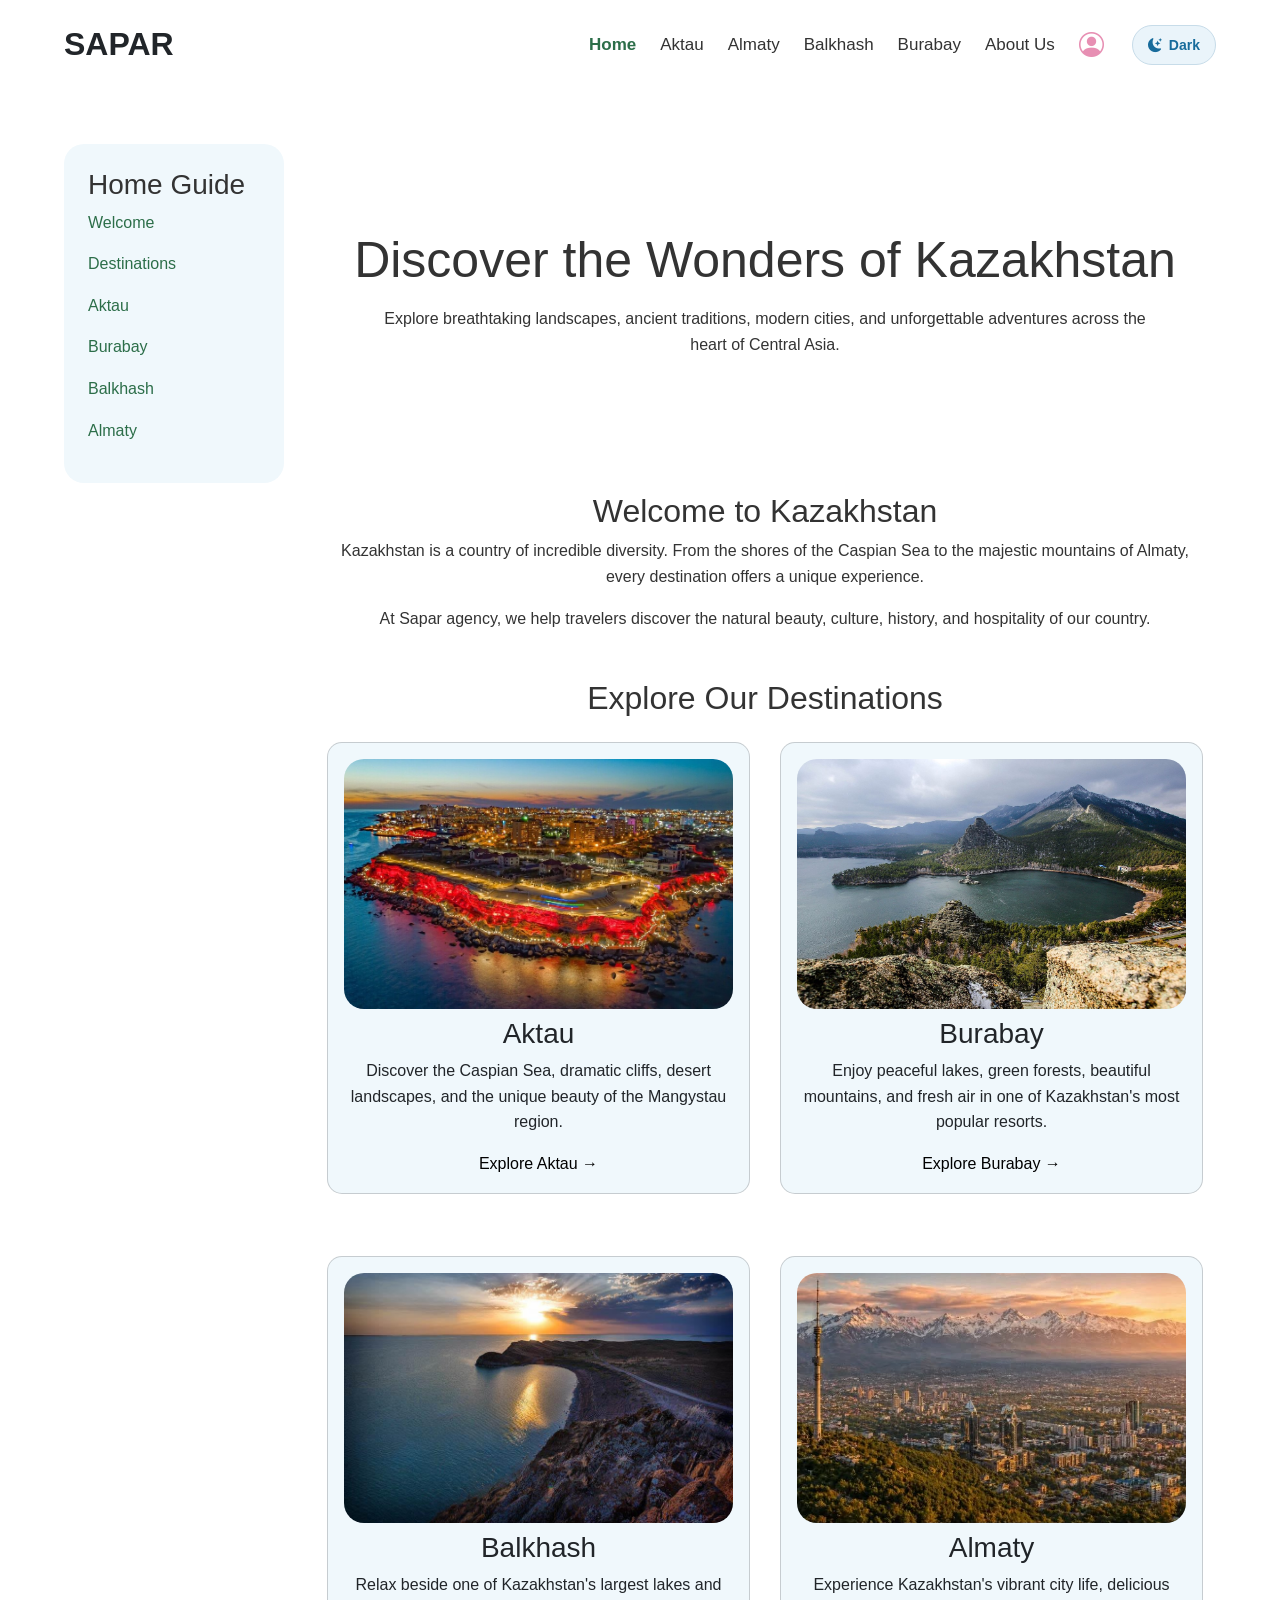
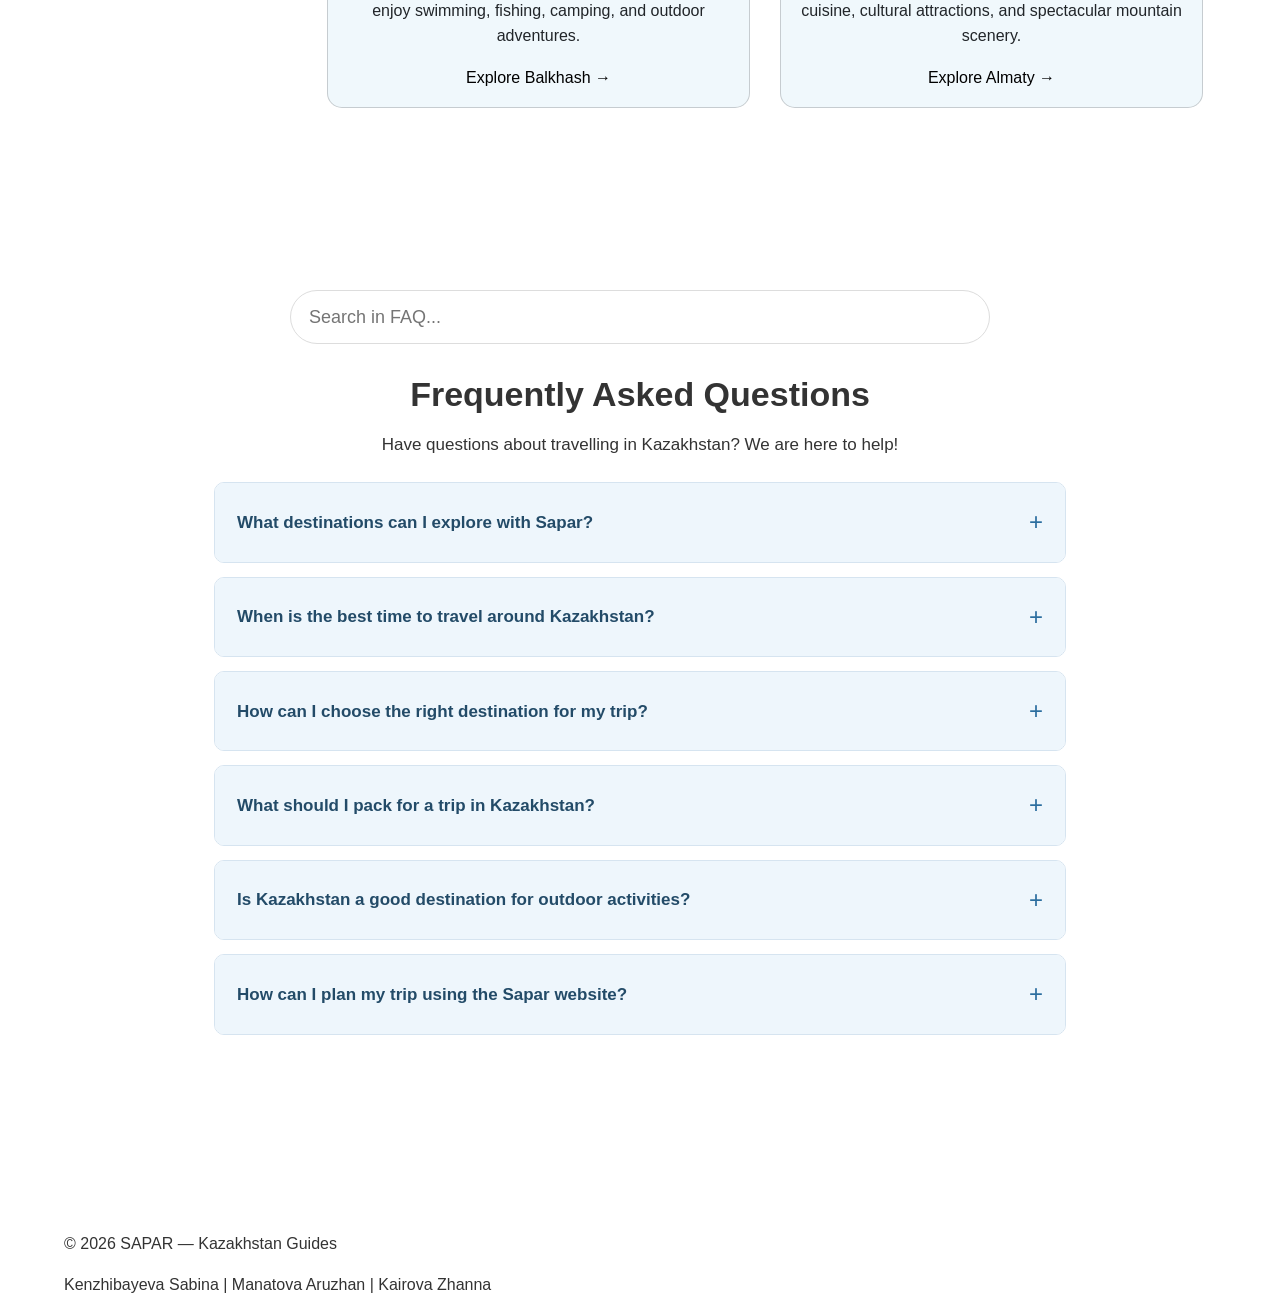
==== commit 872f114c: "Unify CSS styles across SAPAR pages" ====
--- a/index.html
+++ b/index.html
@@ -5,6 +5,7 @@
     <meta name="viewport" content="width=device-width, initial-scale=1.0">
     <link href="https://cdn.jsdelivr.net/npm/bootstrap@5.3.3/dist/css/bootstrap.min.css" rel="stylesheet">
     <link rel="stylesheet" href="https://cdn.jsdelivr.net/npm/bootstrap-icons@1.11.3/font/bootstrap-icons.min.css">
+   <link rel="stylesheet" href="css/common.css">
     <link rel="stylesheet" href="css/index.css">
     <link rel="stylesheet" href="css/theme.css">
     <script src="https://code.jquery.com/jquery-3.7.1.min.js"></script>
--- a/css/common.css
+++ b/css/common.css
@@ -0,0 +1,227 @@
+/* ================================
+   SAPAR — COMMON STYLES
+================================ */
+
+/* Global settings */
+* {
+    box-sizing: border-box;
+}
+
+html {
+    scroll-behavior: smooth;
+}
+
+body {
+    width: 100%;
+    max-width: 1200px;
+    margin: 0 auto !important;
+    padding: 0 20px !important;
+
+    display: grid;
+    grid-template-columns: 220px minmax(0, 1fr);
+    grid-template-areas:
+        "header header"
+        "sidebar main"
+        "footer footer";
+
+    gap: 30px;
+
+    font-family: Arial, sans-serif;
+    font-size: 16px;
+    line-height: 1.6;
+    color: #333;
+}
+
+p {
+    font-family: 'Lucida Sans', 'Lucida Sans Regular',
+        'Lucida Grande', 'Lucida Sans Unicode',
+        Geneva, Verdana, sans-serif;
+}
+
+
+/* =================================
+   HEADER — ALL SAPAR PAGES
+================================= */
+
+#main-header {
+    grid-area: header;
+    width: 100%;
+    min-height: 90px;
+    padding: 15px 0;
+    margin: 0;
+
+    display: flex;
+    align-items: center;
+    justify-content: space-between;
+    gap: 25px;
+
+    background: transparent;
+    border: none;
+    box-shadow: none;
+}
+
+#main-header .logo {
+    margin: 0;
+    padding: 0;
+
+    color: #212529;
+    font-size: 32px;
+    font-weight: 700;
+    text-decoration: none;
+    flex-shrink: 0;
+}
+
+#main-header .navbar {
+    padding: 0;
+    margin-left: auto;
+    background: transparent !important;
+}
+
+#main-header .navbar .container-fluid {
+    padding: 0;
+    background: transparent;
+}
+
+#main-header .navbar-collapse {
+    background: transparent;
+}
+
+#main-header .navbar-nav {
+    display: flex;
+    align-items: center;
+    gap: 8px;
+}
+
+#main-header .nav-link {
+    color: #333333;
+    font-size: 17px;
+    font-weight: 500;
+    transition: color 0.25s ease;
+}
+
+#main-header .nav-link:hover {
+    color: #2c6e49;
+}
+
+#main-header .nav-link.active {
+    color: #2c6e49;
+    font-weight: 700;
+}
+
+#main-header .profile-nav-link {
+    color: #e78fb3 !important;
+    font-size: 25px;
+}
+
+#main-header .profile-nav-link:hover {
+    color: #d45d91 !important;
+    transform: scale(1.1);
+}
+
+/* Mobile navigation */
+@media (max-width: 768px) {
+    #main-header {
+        flex-direction: column;
+        align-items: flex-start;
+        gap: 15px;
+    }
+
+    #main-header .navbar {
+        width: 100%;
+        margin-left: 0;
+    }
+
+    #main-header .navbar-nav {
+        flex-wrap: wrap;
+        gap: 5px 12px;
+    }
+}
+
+
+/* Sidebar */
+.sidebar {
+    grid-area: sidebar;
+    align-self: start;
+
+    height: fit-content;
+    padding: 25px;
+
+    background-color: #F0F8FC;
+    border-radius: 20px;
+}
+
+.sidebar a {
+    display: block;
+    margin-bottom: 12px;
+
+    color: #2c6e49;
+    text-decoration: none;
+    transition: color 0.2s ease;
+}
+
+.sidebar a:hover {
+    color: #e76f51;
+}
+
+/* Main content */
+main {
+    grid-area: main;
+    min-width: 0;
+}
+
+/* Footer */
+footer {
+    grid-area: footer;
+    width: 100%;
+    padding: 20px 0;
+    margin-top: 30px;
+}
+
+footer p {
+    margin: 0 0 16px;
+    font-size: 16px;
+}
+
+footer p:last-child {
+    margin-bottom: 0;
+}
+
+/* Scroll progress */
+#scroll-progress {
+    position: fixed;
+    top: 0;
+    left: 0;
+    width: 0;
+    height: 6px;
+
+    background: #2c6e9f;
+    z-index: 9999999;
+    transition: width 0.1s ease;
+}
+
+/* Responsive layout */
+@media (max-width: 768px) {
+    body {
+        display: block;
+        padding: 0 15px !important;
+    }
+
+    #main-header {
+        flex-direction: column;
+        align-items: flex-start;
+        gap: 15px;
+    }
+
+    .sidebar {
+        width: 100%;
+        margin-bottom: 25px;
+    }
+
+    main {
+        width: 100%;
+    }
+
+    footer {
+        margin-top: 35px;
+    }
+}
--- a/css/index.css
+++ b/css/index.css
@@ -1,58 +1,11 @@
- 
-body {
-    max-width: 1200px;
-    font-size: larger;
-    display: grid;
-    grid-template-columns: 220px minmax(0, 1fr);
-    grid-template-rows: auto 1fr auto auto;
-    grid-template-areas:
-        "header header"
-        "sidebar main"
-        "faq faq"
-        "footer footer";
-    gap: 30px;
-}
-
-p {
-    font-family: 'Lucida Sans', 'Lucida Sans Regular', 'Lucida Grande',
-        'Lucida Sans Unicode', Geneva, Verdana, sans-serif;
-}
-
-#main-header {
-    grid-area: header;
-    display: flex;
-    align-items: center;
-    justify-content: space-between;
-}
-
-.sidebar {
-    grid-area: sidebar;
-    background-color: #F0F8FC;
-    border-radius: 20px;
-    height: fit-content;
-}
-
-.sidebar a {
-    display: block;
-    text-decoration: none;
-    color: #2c6e49;
-}
-
-.sidebar a:hover {
-    color: #e76f51;
-}
-
-.logo {
-    font-size: 30px;
-    font-weight: bold;
-}
-
-main {
-    grid-area: main;
-}
-
+
+/* ================================
+   HOME PAGE — INDEX
+================================ */
+
+/* Hero section */
 .hero {
-    height: 300px;
+    min-height: 300px;
     display: flex;
     justify-content: center;
     align-items: center;
@@ -70,13 +23,15 @@
 
 .hero-content p {
     max-width: 800px;
+    margin: 0 auto;
+}
+
+/* Introduction sections */
+.section {
+    text-align: center;
 }
 
 .section p {
-    text-align: center;
-}
-
-.section {
     text-align: center;
 }
 
@@ -84,33 +39,35 @@
     max-width: 900px;
 }
 
+/* Destination cards */
 .card-container {
     display: grid;
-    grid-template-columns: 1fr 1fr;
+    grid-template-columns: repeat(2, minmax(0, 1fr));
     gap: 30px;
 }
 
-.card {
+.card-container .card {
     border-radius: 15px;
     background-color: #F0F8FC;
 }
 
-.card img {
+.card-container .card img {
     width: 100%;
     height: 250px;
     object-fit: cover;
-    border-radius: 40px;
-}
-
-.card a {
+    border-radius: 20px;
+}
+
+.card-container .card a {
     color: black;
     text-decoration: none;
 }
 
-.card a:hover {
+.card-container .card a:hover {
     text-decoration: underline;
 }
 
+/* Color switcher */
 .color-switcher {
     text-align: center;
     padding: 25px 20px;
@@ -145,12 +102,12 @@
     background: #234b68;
 }
 
+/* FAQ section */
 .faq-section {
-    grid-area: faq;
-    display: block;
     width: 100%;
     max-width: 900px;
     justify-self: center;
+
     margin: 30px 0;
     padding: 40px 24px;
     box-sizing: border-box;
@@ -169,48 +126,90 @@
     margin-bottom: 30px;
 }
 
-.faq-search-box {
+/* FAQ search */
+.faq-search {
     width: 90%;
     max-width: 700px;
     margin: 0 auto 30px;
     text-align: center;
 }
 
-.faq-search-input {
-    display: flex;
-    align-items: center;
-    width: 100%;
-    box-sizing: border-box;
+#faq-search {
+    width: 100%;
     padding: 12px 18px;
     border: 1px solid #ddd;
     border-radius: 30px;
     background: #fff;
-}
-
-#faq-search {
-    flex: 1;
-    min-width: 0;
+    font-size: 18px;
+    outline: none;
+}
+
+#faq-search:focus {
+    border-color: #438ac0;
+}
+
+/* FAQ items */
+.faq-item {
+    width: 100%;
+    margin-bottom: 14px;
+    border: 1px solid #d6e4f0;
+    border-radius: 10px;
+    overflow: hidden;
+    background: #fff;
+}
+
+.faq-question {
+    width: 100%;
+    padding: 20px 22px;
     border: none;
-    outline: none;
-    padding: 8px;
-    font-size: 18px;
-}
-
-.search-icon {
-    font-size: 22px;
-    margin-right: 10px;
-}
-
-#clear-search {
-    border: none;
-    background: none;
+    background: #eef6fc;
+    color: #234b68;
+
+    font-family: inherit;
+    font-size: 17px;
+    font-weight: 600;
+    text-align: left;
+
+    display: flex;
+    align-items: center;
+    justify-content: space-between;
+    gap: 16px;
+
+    cursor: pointer;
+    transition: background 0.2s ease;
+}
+
+.faq-question:hover,
+.faq-item.active .faq-question {
+    background: #dcecf8;
+}
+
+.faq-icon {
+    flex-shrink: 0;
     font-size: 24px;
-    cursor: pointer;
-}
-
-#search-result-count {
-    margin-top: 10px;
-    color: #777;
+    font-weight: 400;
+    color: #2c6e9f;
+}
+
+.faq-answer {
+    max-height: 0;
+    overflow: hidden;
+    width: 100%;
+    transition: max-height 0.35s ease;
+}
+
+.faq-answer p {
+    padding: 18px 22px;
+    margin: 0;
+    font-size: 16px;
+    line-height: 1.8;
+    color: #505a65;
+    background: #fff;
+}
+
+.faq-question:focus-visible {
+    outline: 3px solid #438ac0;
+    outline-offset: -3px;
 }
 
 .search-highlight {
@@ -221,109 +220,29 @@
     padding: 2px 3px;
 }
 
-.faq-item {
-    width: 100%;
-    margin-bottom: 14px;
-    border: 1px solid #d6e4f0;
-    border-radius: 10px;
-    overflow: hidden;
-    background: #ffffff;
-}
-
-.faq-question {
-    width: 100%;
-    padding: 20px 22px;
-    border: none;
-    background: #eef6fc;
-    color: #234b68;
-    font-family: inherit;
-    font-size: 17px;
-    font-weight: 600;
-    text-align: left;
-    display: flex;
-    align-items: center;
-    justify-content: space-between;
-    gap: 16px;
-    cursor: pointer;
-    box-sizing: border-box;
-    transition: background 0.2s ease;
-}
-
-.faq-question:hover,
-.faq-item.active .faq-question {
-    background: #dcecf8;
-}
-
-.faq-icon {
-    flex-shrink: 0;
-    font-size: 24px;
-    font-weight: 400;
-    color: #2c6e9f;
-}
-
-.faq-answer {
-    max-height: 0;
-    overflow: hidden;
-    width: 100%;
-    box-sizing: border-box;
-    transition: max-height 0.35s ease;
-}
-
-.faq-answer p {
-    padding: 18px 22px;
-    margin: 0;
-    font-size: 16px;
-    line-height: 1.8;
-    color: #505a65;
-    background: #ffffff;
-}
-
-.faq-question:focus-visible {
-    outline: 3px solid #438ac0;
-    outline-offset: -3px;
-}
-
-footer {
-    grid-area: footer;
-    display: block;
-    width: 100%;
-    padding: 20px 0;
-    margin-top: 30px;
-    box-sizing: border-box;
-}
-
-footer p {
-    margin: 0 0 16px;
-    font-size: 16px;
-    text-align: left;
-}
-
-footer p:last-child {
-    margin-bottom: 0;
-}
-
-@media (max-width: 600px) {
-    body {
-        display: block;
-        padding: 0 20px;
-    }
-
-    #main-header {
-        flex-direction: column;
-        align-items: flex-start;
-    }
-
-    .sidebar {
-        margin-bottom: 30px;
-    }
-
+/* Home page layout with FAQ */
+body {
+    grid-template-rows: auto 1fr auto auto;
+    grid-template-areas:
+        "header header"
+        "sidebar main"
+        "faq faq"
+        "footer footer";
+}
+
+.faq-section {
+    grid-area: faq;
+}
+
+/* Responsive */
+@media (max-width: 768px) {
     .hero {
+        min-height: 300px;
         height: auto;
-        min-height: 300px;
     }
 
     .hero-content h2 {
-        font-size: 40px;
+        font-size: 36px;
     }
 
     .hero-content p {
@@ -339,7 +258,7 @@
         gap: 20px;
     }
 
-    .card img {
+    .card-container .card img {
         height: 220px;
     }
 
@@ -355,7 +274,7 @@
         font-size: 15px;
     }
 
-    .faq-search-box {
+    .faq-search {
         width: 100%;
     }
 
@@ -367,29 +286,4 @@
     .faq-answer p {
         padding: 15px 16px;
     }
-
-
-    footer {
-        margin-top: 50px;
-    }
-}
-#scroll-progress {
-    position: fixed;
-    top: 0;
-    left: 0;
-    width: 0;
-    height: 6px;
-    background: #2c6e9f;
-    z-index: 9999999;
-    transition: width 0.1s ease;
-}
-.profile-nav-link {
-    font-size: 25px;
-    color: #e78fb3 !important;
-    transition: all 0.3s ease;
-}
-
-.profile-nav-link:hover {
-    color: #d45d91 !important;
-    transform: scale(1.15);
-}+}
--- a/css/theme.css
+++ b/css/theme.css
@@ -1,6 +1,9 @@
 
-
-/* LIGHT MODE */
+/* =========================================
+   SAPAR — LIGHT AND DARK THEME
+========================================= */
+
+/* 1. LIGHT MODE VARIABLES */
 :root {
     --page-bg: #f4f8fc;
     --card-bg: #ffffff;
@@ -12,7 +15,7 @@
     --accent: #287eae;
 }
 
-/* DARK MODE */
+/* 2. DARK MODE VARIABLES */
 html[data-theme="dark"] {
     color-scheme: dark;
 
@@ -26,8 +29,7 @@
     --accent: #75c5ef;
 }
 
-/* 1. ALL PAGES */
-
+/* 3. GENERAL DARK MODE */
 html[data-theme="dark"],
 html[data-theme="dark"] body {
     background: var(--page-bg) !important;
@@ -35,7 +37,7 @@
 }
 
 html[data-theme="dark"] body {
-    transition: background .25s ease, color .25s ease;
+    transition: background 0.25s ease, color 0.25s ease;
 }
 
 html[data-theme="dark"] p,
@@ -56,8 +58,7 @@
     color: var(--heading);
 }
 
-/* 2. HEADER AND NAVIGATION */
-
+/* 4. HEADER AND NAVIGATION */
 html[data-theme="dark"] #main-header,
 html[data-theme="dark"] .profile-header {
     background: var(--card-bg) !important;
@@ -76,7 +77,8 @@
 }
 
 html[data-theme="dark"] .navbar .nav-link:hover,
-html[data-theme="dark"] .profile-header nav a:hover {
+html[data-theme="dark"] .profile-header nav a:hover,
+html[data-theme="dark"] #main-header nav a:hover {
     color: var(--accent) !important;
 }
 
@@ -84,8 +86,7 @@
     color: var(--heading) !important;
 }
 
-/* 3. SIDEBAR */
-
+/* 5. SIDEBAR */
 html[data-theme="dark"] .sidebar {
     background: var(--card-bg) !important;
     border: 1px solid var(--border);
@@ -95,8 +96,7 @@
     color: var(--accent) !important;
 }
 
-/* 4. HOME PAGE */
-
+/* 6. HOME PAGE */
 html[data-theme="dark"] .card,
 html[data-theme="dark"] .card-body,
 html[data-theme="dark"] .color-switcher,
@@ -118,13 +118,14 @@
     color: var(--text) !important;
 }
 
+html[data-theme="dark"] #faq-search,
 html[data-theme="dark"] .faq-search-input {
     background: var(--inner-bg) !important;
-    border-color: var(--border) !important;
-}
-
-/* 5. ALMATY AND AKTAU */
-
+    color: var(--text) !important;
+    border-color: var(--border) !important;
+}
+
+/* 7. ALMATY AND AKTAU */
 html[data-theme="dark"] .place-card,
 html[data-theme="dark"] .activity-box,
 html[data-theme="dark"] .info-box,
@@ -153,8 +154,7 @@
     color: var(--text) !important;
 }
 
-/* 6. BALKHASH */
-
+/* 8. BALKHASH */
 html[data-theme="dark"] .tourism-stats,
 html[data-theme="dark"] .stat-card,
 html[data-theme="dark"] #dateTimeSection {
@@ -173,8 +173,7 @@
     color: var(--heading) !important;
 }
 
-/* 7. BURABAY */
-
+/* 9. BURABAY */
 html[data-theme="dark"] .tourism-card,
 html[data-theme="dark"] .lake,
 html[data-theme="dark"] .lake-text,
@@ -200,8 +199,7 @@
     background: var(--card-bg) !important;
 }
 
-/* 8. ABOUT US */
-
+/* 10. ABOUT US */
 html[data-theme="dark"] .contacts,
 html[data-theme="dark"] #contact,
 html[data-theme="dark"] #inquiry-form,
@@ -226,8 +224,7 @@
     border-color: var(--border) !important;
 }
 
-/* 9. PROFILE */
-
+/* 11. PROFILE */
 html[data-theme="dark"] .profile-card,
 html[data-theme="dark"] .profile-info,
 html[data-theme="dark"] .favorites-section,
@@ -240,17 +237,32 @@
 }
 
 html[data-theme="dark"] .info-item p,
+html[data-theme="dark"] .info-item span,
 html[data-theme="dark"] .favorite-card-info p {
     color: var(--text) !important;
 }
 
-/* 10. LOGIN */
-
+html[data-theme="dark"] .profile-hero h1,
+html[data-theme="dark"] .profile-card h2,
+html[data-theme="dark"] .favorites-section h2 {
+    color: var(--heading) !important;
+}
+
+html[data-theme="dark"] .profile-hero p {
+    color: var(--muted) !important;
+}
+
+/* 12. LOGIN */
 html[data-theme="dark"] .auth-card,
 html[data-theme="dark"] .auth-tabs {
     background: var(--card-bg) !important;
     color: var(--text) !important;
     border-color: var(--border) !important;
+}
+
+html[data-theme="dark"] .auth-heading h1,
+html[data-theme="dark"] .auth-card form h2 {
+    color: var(--heading) !important;
 }
 
 html[data-theme="dark"] .tab-btn {
@@ -267,8 +279,7 @@
     color: var(--muted) !important;
 }
 
-/* 11. ALL INPUTS */
-
+/* 13. ALL INPUTS */
 html[data-theme="dark"] input,
 html[data-theme="dark"] textarea,
 html[data-theme="dark"] select,
@@ -284,22 +295,19 @@
     color: var(--muted) !important;
 }
 
-/* 12. LINKS */
-
+/* 14. LINKS */
 html[data-theme="dark"] a {
     color: var(--accent);
 }
 
-/* 13. FOOTER */
-
+/* 15. FOOTER */
 html[data-theme="dark"] footer {
     background: var(--card-bg) !important;
     color: var(--muted) !important;
     border-color: var(--border) !important;
 }
 
-/* 14. THEME BUTTON */
-
+/* 16. THEME BUTTON */
 #theme-toggle {
     display: inline-flex;
     align-items: center;
@@ -319,7 +327,7 @@
     font-weight: 600;
 
     cursor: pointer;
-    transition: all .25s ease;
+    transition: all 0.25s ease;
 }
 
 #theme-toggle:hover {
@@ -337,16 +345,60 @@
     background: #35536c;
 }
 
-/* 15. IMAGES */
-
+/* 17. IMAGES */
 html[data-theme="dark"] img {
     filter: none !important;
 }
 
-/* 16. MOBILE */
-
+/* 18. MOBILE */
 @media (max-width: 991px) {
     #theme-toggle {
         margin: 10px 0;
     }
 }
+
+/* =================================
+   WEATHER — DARK MODE
+================================= */
+
+html[data-theme="dark"] .weather-section {
+    background: var(--card-bg) !important;
+    border-color: var(--border) !important;
+}
+
+html[data-theme="dark"] .weather-card {
+    background: transparent !important;
+    box-shadow: none !important;
+}
+
+html[data-theme="dark"] .weather-section h2,
+html[data-theme="dark"] .weather-card h3,
+html[data-theme="dark"] .weather-temperature,
+html[data-theme="dark"] .weather-details p {
+    color: var(--heading) !important;
+}
+
+html[data-theme="dark"] .weather-section > p,
+html[data-theme="dark"] .weather-description,
+html[data-theme="dark"] .weather-details,
+html[data-theme="dark"] .weather-updated,
+html[data-theme="dark"] .weather-section > small {
+    color: var(--muted) !important;
+}
+
+html[data-theme="dark"] .weather-details {
+    border-color: var(--border);
+}
+
+html[data-theme="dark"] .weather-loading {
+    color: var(--heading);
+}
+
+html[data-theme="dark"] .weather-error {
+    color: #ff8f87;
+}
+
+html[data-theme="dark"] .weather-retry {
+    background: var(--accent);
+    color: #101b29;
+}
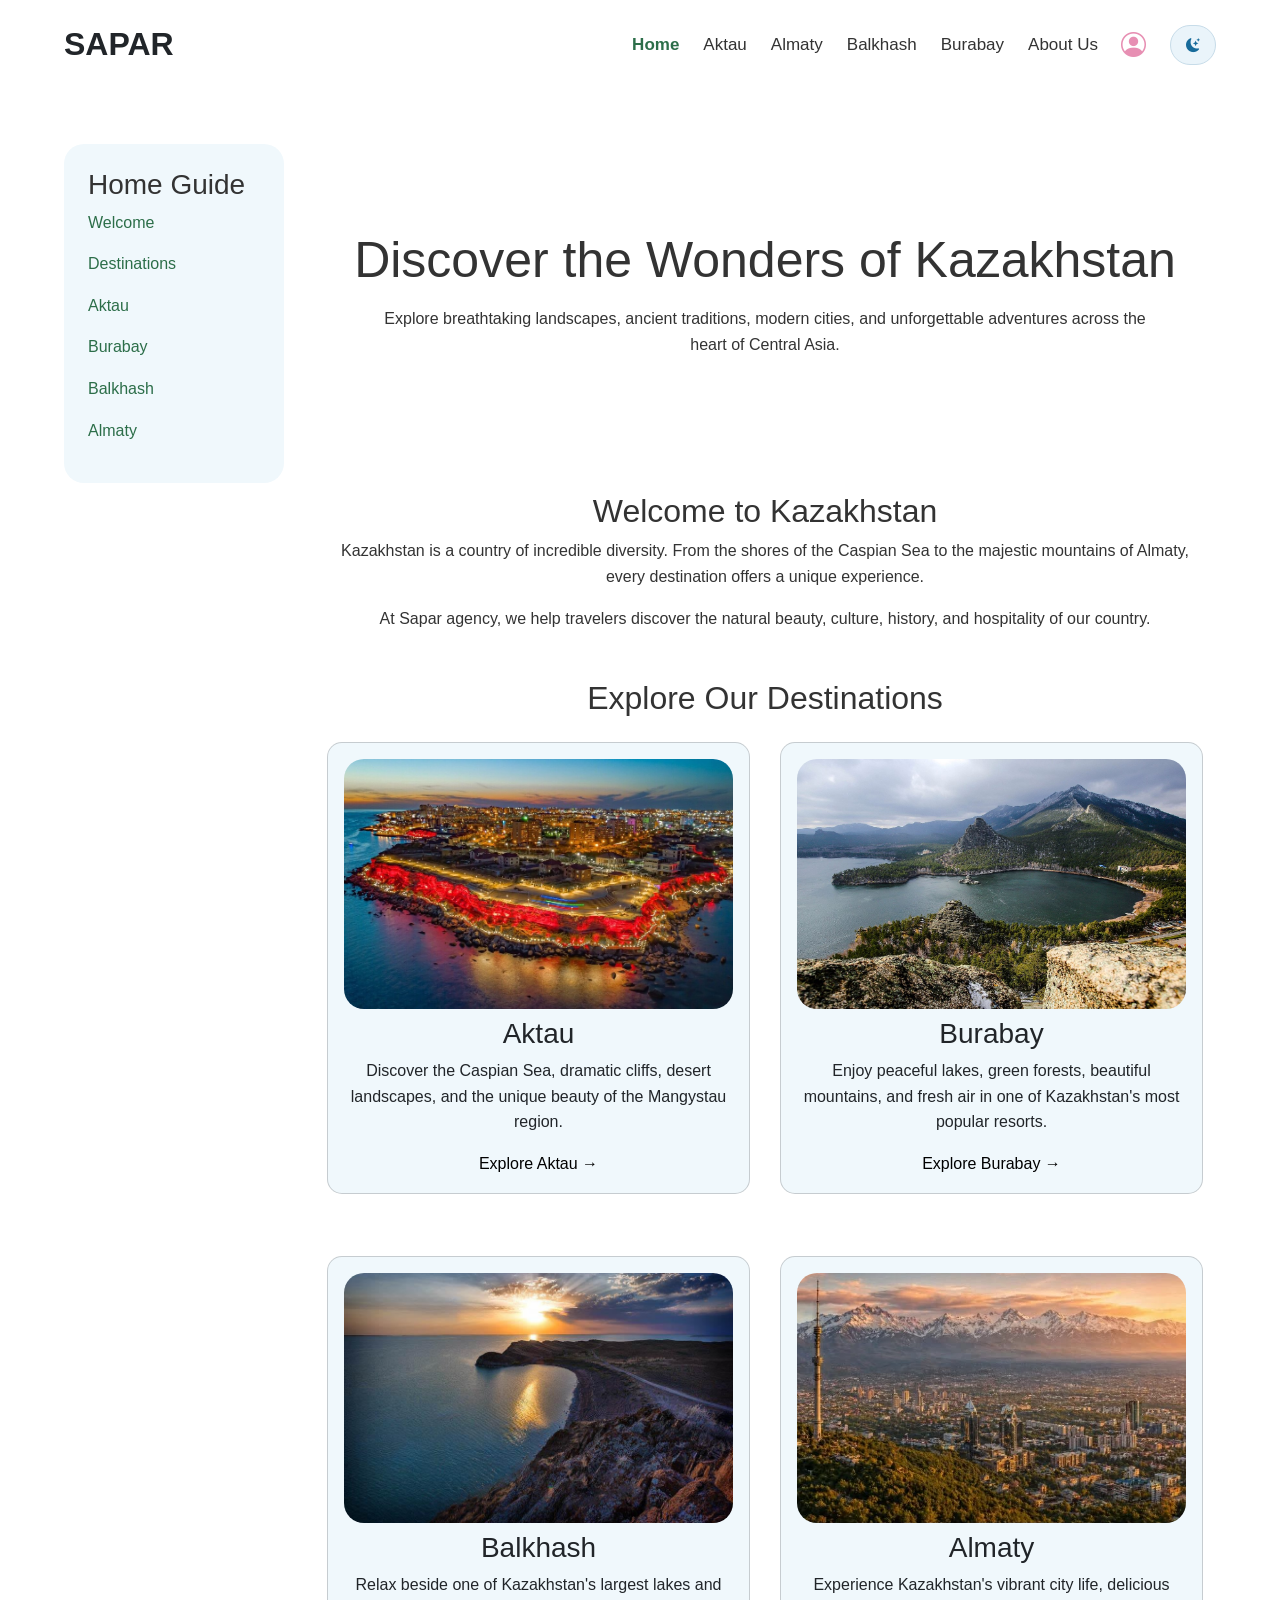
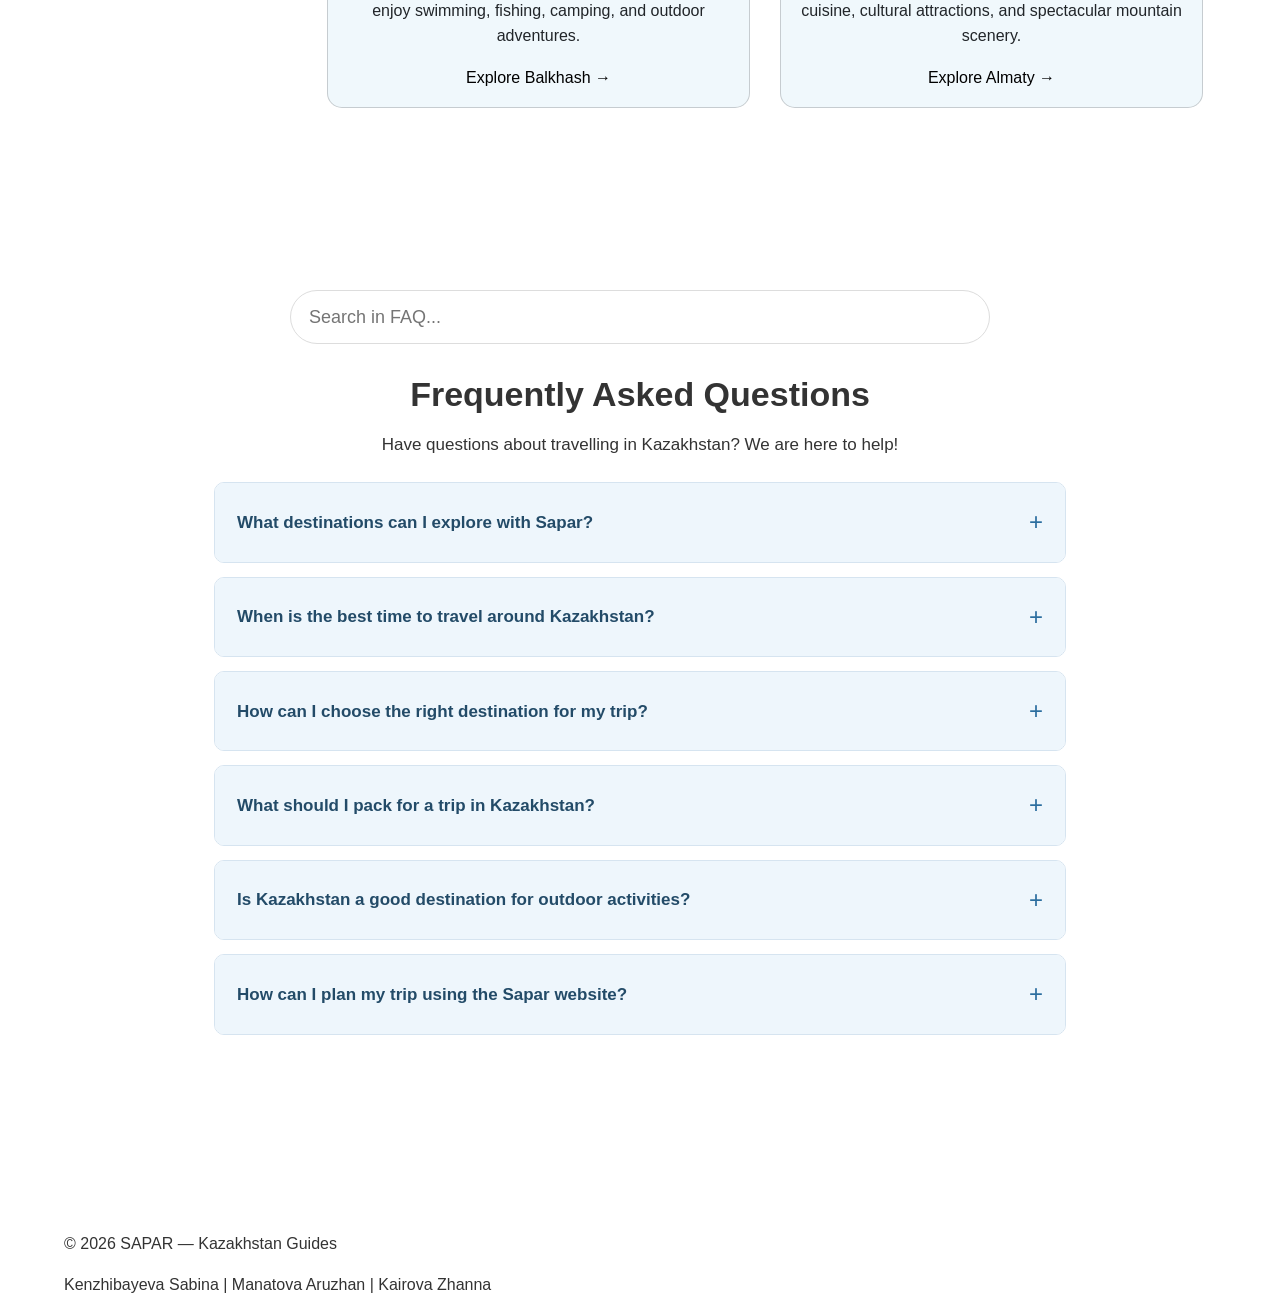
==== commit e7f6440a: "Fix responsive navigation and theme toggle" ====
--- a/index.html
+++ b/index.html
@@ -13,7 +13,8 @@
 </head>
 <body class="mx-auto px-4">
     <div id="scroll-progress"></div>
-    <header id="main-header" class="py-3 mb-lg-4">
+
+<header id="main-header" class="py-3 mb-lg-4">
     <div class="logo">SAPAR</div>
 
     <nav class="navbar navbar-expand-lg navbar-light p-0">
@@ -30,43 +31,37 @@
 
             <div class="collapse navbar-collapse" id="navbarNav">
                 <ul class="navbar-nav">
-
                     <li class="nav-item">
                         <a class="nav-link active" href="index.html">Home</a>
                     </li>
-
                     <li class="nav-item">
                         <a class="nav-link" href="aktau.html">Aktau</a>
                     </li>
-
                     <li class="nav-item">
                         <a class="nav-link" href="almaty.html">Almaty</a>
                     </li>
-
                     <li class="nav-item">
                         <a class="nav-link" href="balkhash.html">Balkhash</a>
                     </li>
-
                     <li class="nav-item">
                         <a class="nav-link" href="burabay.html">Burabay</a>
                     </li>
-
                     <li class="nav-item">
                         <a class="nav-link" href="about.html">About Us</a>
                     </li>
-<li class="nav-item">
-    <a class="nav-link profile-nav-link"
-       href="profile.html"
-       title="My Profile"
-       aria-label="My Profile">
-        <i class="bi bi-person-circle"></i>
-    </a>
-</li>
                 </ul>
             </div>
         </div>
     </nav>
+
+    <div class="header-actions" id="header-actions">
+        <a class="profile-nav-link" href="profile.html"
+           title="My Profile" aria-label="My Profile">
+            <i class="bi bi-person-circle"></i>
+        </a>
+    </div>
 </header>
+
 <aside class="sidebar p-3 p-sm-4">
     <h3>Home Guide</h3>
 <a href="#welcome" class="mb-3">Welcome</a>
--- a/css/common.css
+++ b/css/common.css
@@ -1,3 +1,4 @@
+
 /* ================================
    SAPAR — COMMON STYLES
 ================================ */
@@ -43,6 +44,7 @@
    HEADER — ALL SAPAR PAGES
 ================================= */
 
+
 #main-header {
     grid-area: header;
     width: 100%;
@@ -53,11 +55,12 @@
     display: flex;
     align-items: center;
     justify-content: space-between;
-    gap: 25px;
+    gap: 15px;
 
     background: transparent;
     border: none;
     box-shadow: none;
+    position: relative;
 }
 
 #main-header .logo {
@@ -108,37 +111,60 @@
     font-weight: 700;
 }
 
+
+/* Profile and Theme — outside navigation menu */
+
+
+.header-actions {
+    display: flex;
+    align-items: center;
+    gap: 12px;
+    flex-shrink: 0;
+}
+
 #main-header .profile-nav-link {
-    color: #e78fb3 !important;
+    color: #e78fb3;
     font-size: 25px;
+    text-decoration: none;
+    transition: color 0.25s ease, transform 0.25s ease;
 }
 
 #main-header .profile-nav-link:hover {
-    color: #d45d91 !important;
+    color: #d45d91;
     transform: scale(1.1);
 }
 
-/* Mobile navigation */
-@media (max-width: 768px) {
-    #main-header {
-        flex-direction: column;
-        align-items: flex-start;
-        gap: 15px;
-    }
-
-    #main-header .navbar {
-        width: 100%;
-        margin-left: 0;
-    }
-
-    #main-header .navbar-nav {
-        flex-wrap: wrap;
-        gap: 5px 12px;
-    }
-}
-
-
-/* Sidebar */
+
+/* Theme button */
+
+#theme-toggle {
+    padding: 9px 16px;
+
+    border: 1px solid #607b91;
+    border-radius: 30px;
+
+    background: #29445a;
+    color: #dce7f0;
+
+    font-size: 15px;
+    font-weight: 600;
+
+    cursor: pointer;
+    white-space: nowrap;
+
+    transition: transform 0.25s ease,
+                background-color 0.25s ease;
+}
+
+#theme-toggle:hover {
+    transform: scale(1.05);
+}
+
+
+/* =================================
+   SIDEBAR
+================================= */
+
 .sidebar {
     grid-area: sidebar;
     align-self: start;
@@ -163,13 +189,21 @@
     color: #e76f51;
 }
 
-/* Main content */
+
+/* =================================
+   MAIN CONTENT
+================================= */
+
 main {
     grid-area: main;
     min-width: 0;
 }
 
-/* Footer */
+
+/* =================================
+   FOOTER
+================================= */
+
 footer {
     grid-area: footer;
     width: 100%;
@@ -186,7 +220,11 @@
     margin-bottom: 0;
 }
 
-/* Scroll progress */
+
+/* =================================
+   SCROLL PROGRESS
+================================= */
+
 #scroll-progress {
     position: fixed;
     top: 0;
@@ -199,29 +237,116 @@
     transition: width 0.1s ease;
 }
 
-/* Responsive layout */
+
+/* =================================
+   RESPONSIVE DESIGN — TABLET & MOBILE
+================================= */
+
 @media (max-width: 768px) {
+
     body {
         display: block;
         padding: 0 15px !important;
     }
 
+    /* Header stays in one row */
+
     #main-header {
+        display: flex;
+        flex-direction: row;
+        align-items: center;
+        justify-content: space-between;
+        flex-wrap: nowrap;
+
+        min-height: 75px;
+        gap: 8px;
+        padding: 12px 0;
+    }
+
+    #main-header .logo {
+        font-size: 27px;
+    }
+
+    /* Navigation and burger */
+
+    #main-header .navbar {
+        width: auto;
+        margin-left: auto;
+        flex-shrink: 0;
+    }
+
+    #main-header .navbar .container-fluid {
+        display: flex;
+        justify-content: flex-end;
+    }
+
+    #main-header .navbar-toggler {
+        padding: 6px;
+        border: 1px solid var(--border, #ccc);
+    }
+
+    /* Dropdown menu */
+
+    #main-header .navbar-collapse {
+        position: absolute;
+        top: 100%;
+        right: 0;
+
+        width: 220px;
+        padding: 12px;
+
+        background: var(--card-bg, #ffffff);
+        border: 1px solid var(--border, #dddddd);
+        border-radius: 12px;
+
+        z-index: 1000;
+    }
+
+    #main-header .navbar-nav {
+        display: flex;
         flex-direction: column;
         align-items: flex-start;
-        gap: 15px;
-    }
+        gap: 5px;
+    }
+
+    #main-header .nav-link {
+        width: 100%;
+    }
+
+    /* Profile and Theme stay outside menu */
+
+    .header-actions {
+        display: flex;
+        align-items: center;
+        gap: 9px;
+        flex-shrink: 0;
+    }
+
+    #main-header .profile-nav-link {
+        font-size: 23px;
+    }
+
+    #theme-toggle {
+        padding: 7px 10px;
+        font-size: 13px;
+    }
+
+    /* Sidebar */
 
     .sidebar {
         width: 100%;
         margin-bottom: 25px;
     }
 
+    /* Main */
+
     main {
         width: 100%;
     }
 
+    /* Footer */
+
     footer {
         margin-top: 35px;
     }
-}+}
--- a/css/index.css
+++ b/css/index.css
@@ -1,4 +1,3 @@
-
 /* ================================
    HOME PAGE — INDEX
 ================================ */
--- a/css/theme.css
+++ b/css/theme.css
@@ -1,4 +1,3 @@
-
 /* =========================================
    SAPAR — LIGHT AND DARK THEME
 ========================================= */
@@ -402,3 +401,41 @@
     background: var(--accent);
     color: #101b29;
 }
+/* =================================
+   FIX: THINGS TO DO — DARK THEME
+================================= */
+
+/* AKTAU */
+
+html[data-theme="dark"] #things .row > div > div {
+    background: #1b2a3a !important;
+    border: 1px solid #344b60 !important;
+    color: #dce7f0 !important;
+}
+
+html[data-theme="dark"] #things .row > div > div h3,
+html[data-theme="dark"] #things .row > div > div h4 {
+    color: #91d5fa !important;
+}
+
+html[data-theme="dark"] #things .row > div > div p {
+    color: #dce7f0 !important;
+    opacity: 1 !important;
+}
+
+/* BURABAY */
+
+html[data-theme="dark"] #things .cards-container .place-card {
+    background: #1b2a3a !important;
+    border: 1px solid #344b60 !important;
+    color: #dce7f0 !important;
+}
+
+html[data-theme="dark"] #things .cards-container .place-card h3 {
+    color: #91d5fa !important;
+}
+
+html[data-theme="dark"] #things .cards-container .place-card p {
+    color: #dce7f0 !important;
+    opacity: 1 !important;
+}
